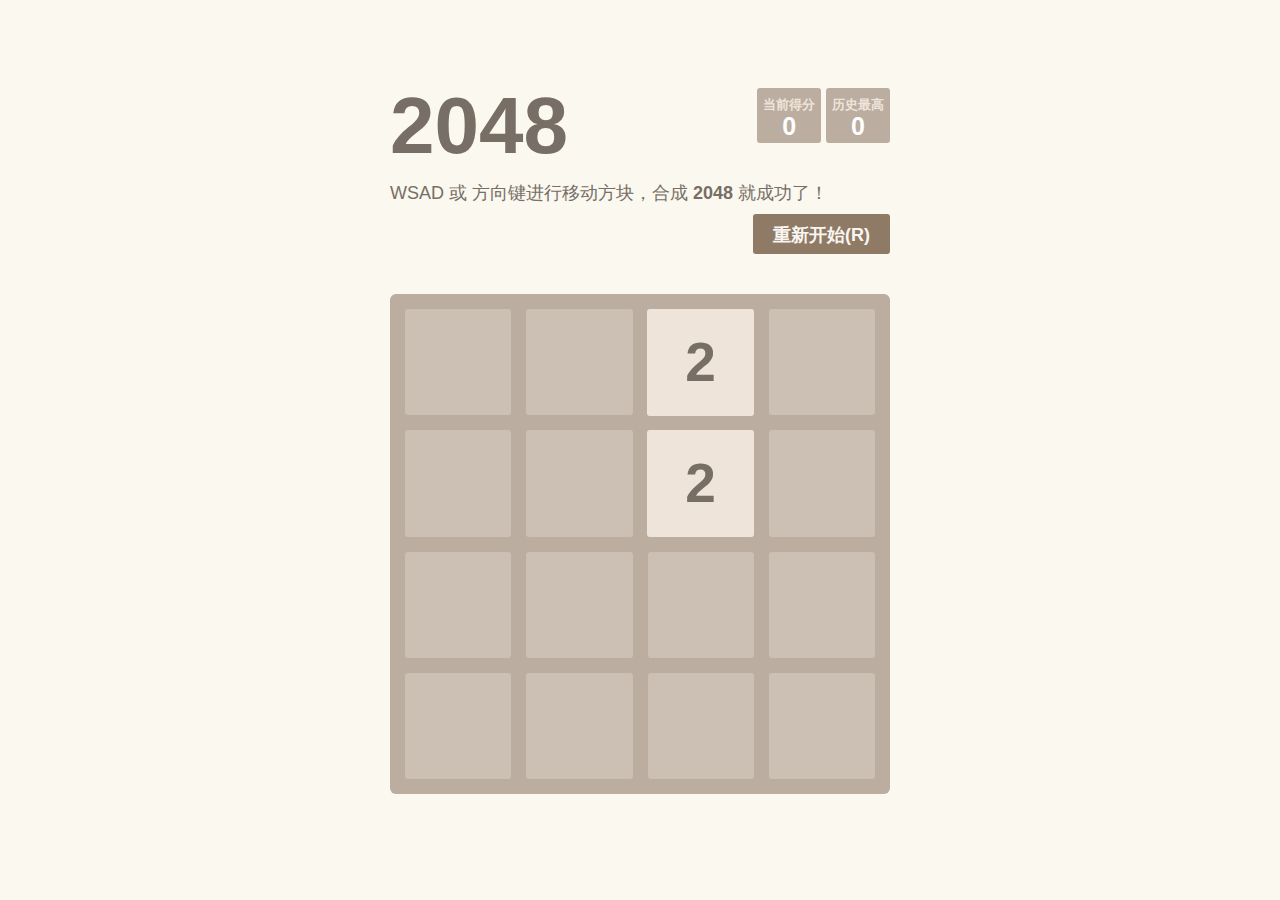
==== index.htm @ f8b41c26 "Add files via upload" ====
<!DOCTYPE html>
<html>
<head>
<meta http-equiv=Content-Type content="text/html;charset=utf8">
<title>2048</title>
<meta name="apple-mobile-web-app-capable" content="yes">
<meta name="apple-mobile-web-app-status-bar-style" content="black">
<meta name="HandheldFriendly" content="True">
<meta name="MobileOptimized" content="320">
<meta name="viewport" content="width=device-width, target-densitydpi=160dpi, initial-scale=1.0, maximum-scale=1, user-scalable=no, minimal-ui">
</head>
<body>
<style>
body,html{margin:0;padding:0;background:#faf8ef;color:#776e65;font-size:18px;font-family:Clear Sans,Helvetica Neue,Arial,sans-serif}
body{margin:5pc 0}
input{display:inline-block;box-sizing:border-box;margin:0;padding:0 20px;height:40px;outline:0;border:none;border-radius:3px;background:#8f7a66;color:#f9f6f2;text-decoration:none;font:inherit;font-weight:700;line-height:42px;cursor:pointer;-webkit-appearance:none;-moz-appearance:none;appearance:none}
input[type=email],input[type=text]{padding:0 15px;background:#fcfbf9;color:#776e65;font-weight:400;cursor:auto}
input[type=email]::-webkit-input-placeholder,input[type=text]::-webkit-input-placeholder{color:#9d948c}
input[type=email]::-moz-placeholder,input[type=text]::-moz-placeholder{color:#9d948c}
input[type=email]:-ms-input-placeholder,input[type=text]:-ms-input-placeholder{color:#9d948c}
.heading:after{clear:both;display:block;content:""}
h1.title{float:left;display:block;margin:0;font-weight:700;font-size:5pc}
@-webkit-keyframes move-up{0%{top:25px;opacity:1}
to{top:-50px;opacity:0}
}
@keyframes move-up{0%{top:25px;opacity:1}
to{top:-50px;opacity:0}
}
.scores-container{float:right;text-align:right}
.best-container,.score-container{position:relative;display:inline-block;margin-top:8px;padding:15px 25px;height:25px;border-radius:3px;background:#bbada0;color:#fff;text-align:center;font-weight:700;font-size:25px;line-height:47px}
.best-container:after,.score-container:after{position:absolute;top:10px;left:0;width:100%;color:#eee4da;text-align:center;text-transform:uppercase;font-size:13px;line-height:13px}
.best-container .score-addition,.score-container .score-addition{position:absolute;right:30px;z-index:100;color:red;color:hsla(30,8%,43%,.9);font-weight:700;font-size:25px;line-height:25px;-webkit-animation:move-up .6s ease-in;animation:move-up .6s ease-in;-webkit-animation-fill-mode:both;animation-fill-mode:both}
.score-container:after{content:"当前得分"}
.best-container:after{content:"历史最高"}
p{margin-top:0;margin-bottom:10px;line-height:1.65}
a{color:#776e65;text-decoration:underline;font-weight:700;cursor:pointer}
strong.important{text-transform:uppercase}
hr{margin-top:20px;margin-bottom:30px;border:none;border-bottom:1px solid #d8d4d0}
.container{margin:0 auto;width:500px}
@-webkit-keyframes fade-in{0%{opacity:0}
to{opacity:1}
}
@keyframes fade-in{0%{opacity:0}
to{opacity:1}
}
@-webkit-keyframes slide-up{0%{margin-top:32%}
to{margin-top:20%}
}
@keyframes slide-up{0%{margin-top:32%}
to{margin-top:20%}
}
.game-container{position:relative;box-sizing:border-box;margin-top:40px;padding:15px;width:500px;height:500px;border-radius:6px;background:#bbada0;cursor:default;-webkit-touch-callout:none;-ms-touch-callout:none;-webkit-user-select:none;-moz-user-select:none;-ms-user-select:none;-ms-touch-action:none;touch-action:none}
.game-message{position:absolute;top:0;right:0;bottom:0;left:0;z-index:100;display:none;padding-top:40px;background:hsla(30,37%,89%,.73);text-align:center;-webkit-animation:fade-in .8s ease 1.2s;animation:fade-in .8s ease 1.2s;-webkit-animation-fill-mode:both;animation-fill-mode:both}
.game-message p{margin-top:222px;height:60px;font-weight:700;font-size:60px;line-height:60px}
.game-message .lower{display:block;margin-top:29px}
.game-message .mailing-list{margin-top:52px}
.game-message .mailing-list strong{display:block;margin-bottom:10px}
.game-message .mailing-list .mailing-list-email-field{margin-right:5px;width:230px}
.game-message a{display:inline-block;margin-left:9px;padding:0 20px;height:40px;border-radius:3px;background:#8f7a66;color:#f9f6f2;text-decoration:none;line-height:42px;cursor:pointer}
.game-message a.keep-playing-button{display:none}
.game-message .score-sharing{display:inline-block;margin-left:10px;vertical-align:middle}
.game-message.game-won{background:rgba(237,194,46,.5);color:#f9f6f2}
.game-message.game-won a.keep-playing-button{display:inline-block}
.game-message.game-over,.game-message.game-won{display:block}
.game-message.game-over p,.game-message.game-won p{-webkit-animation:slide-up 1.5s ease-in-out 2.5s;animation:slide-up 1.5s ease-in-out 2.5s;-webkit-animation-fill-mode:both;animation-fill-mode:both}
.game-message.game-over .mailing-list,.game-message.game-won .mailing-list{-webkit-animation:fade-in 1.5s ease-in-out 2.5s;animation:fade-in 1.5s ease-in-out 2.5s;-webkit-animation-fill-mode:both;animation-fill-mode:both}
.grid-container{position:absolute;z-index:1}
.grid-row{margin-bottom:15px}
.grid-row:last-child{margin-bottom:0}
.grid-row:after{clear:both;display:block;content:""}
.grid-cell{float:left;margin-right:15px;width:106.25px;height:106.25px;border-radius:3px;background:hsla(30,37%,89%,.35)}
.grid-cell:last-child{margin-right:0}
.tile-container{position:absolute;z-index:2}
.tile,.tile .tile-inner{width:107px;height:107px;line-height:107px}
.tile.tile-position-1-1{-webkit-transform:translate(0,0);transform:translate(0,0);-ms-transform:translate(0,0)}
.tile.tile-position-1-2{-webkit-transform:translate(0,121px);transform:translate(0,121px);-ms-transform:translate(0,121px)}
.tile.tile-position-1-3{-webkit-transform:translate(0,242px);transform:translate(0,242px);-ms-transform:translate(0,242px)}
.tile.tile-position-1-4{-webkit-transform:translate(0,363px);transform:translate(0,363px);-ms-transform:translate(0,363px)}
.tile.tile-position-2-1{-webkit-transform:translate(121px,0);transform:translate(121px,0);-ms-transform:translate(121px,0)}
.tile.tile-position-2-2{-webkit-transform:translate(121px,121px);transform:translate(121px,121px);-ms-transform:translate(121px,121px)}
.tile.tile-position-2-3{-webkit-transform:translate(121px,242px);transform:translate(121px,242px);-ms-transform:translate(121px,242px)}
.tile.tile-position-2-4{-webkit-transform:translate(121px,363px);transform:translate(121px,363px);-ms-transform:translate(121px,363px)}
.tile.tile-position-3-1{-webkit-transform:translate(242px,0);transform:translate(242px,0);-ms-transform:translate(242px,0)}
.tile.tile-position-3-2{-webkit-transform:translate(242px,121px);transform:translate(242px,121px);-ms-transform:translate(242px,121px)}
.tile.tile-position-3-3{-webkit-transform:translate(242px,242px);transform:translate(242px,242px);-ms-transform:translate(242px,242px)}
.tile.tile-position-3-4{-webkit-transform:translate(242px,363px);transform:translate(242px,363px);-ms-transform:translate(242px,363px)}
.tile.tile-position-4-1{-webkit-transform:translate(363px,0);transform:translate(363px,0);-ms-transform:translate(363px,0)}
.tile.tile-position-4-2{-webkit-transform:translate(363px,121px);transform:translate(363px,121px);-ms-transform:translate(363px,121px)}
.tile.tile-position-4-3{-webkit-transform:translate(363px,242px);transform:translate(363px,242px);-ms-transform:translate(363px,242px)}
.tile.tile-position-4-4{-webkit-transform:translate(363px,363px);transform:translate(363px,363px);-ms-transform:translate(363px,363px)}
.tile{position:absolute;-webkit-transition:.1s ease-in-out;transition:.1s ease-in-out;-webkit-transition-property:-webkit-transform;transition-property:transform}
.tile .tile-inner{z-index:10;border-radius:3px;text-align:center;font-weight:700;font-size:55px}
.tile .tile-inner,.tile.tile-2 .tile-inner{background:#eee4da}
.tile.tile-2 .tile-inner,.tile.tile-4 .tile-inner{box-shadow:0 0 30px 10px hsla(47,84%,70%,0),inset 0 0 0 1px hsla(0,0%,100%,0)}
.tile.tile-4 .tile-inner{background:#ede0c8}
.tile.tile-8 .tile-inner{background:#f2b179;color:#f9f6f2}
.tile.tile-16 .tile-inner{background:#f59563;color:#f9f6f2}
.tile.tile-32 .tile-inner{background:#f67c5f;color:#f9f6f2}
.tile.tile-64 .tile-inner{background:#f65e3b;color:#f9f6f2}
.tile.tile-128 .tile-inner{background:#edcf72;box-shadow:0 0 30px 10px hsla(47,84%,70%,.2381),inset 0 0 0 1px hsla(0,0%,100%,.14286);color:#f9f6f2;font-size:45px}
@media screen and (max-width:520px){.tile.tile-128 .tile-inner{font-size:25px}
}
.tile.tile-256 .tile-inner{background:#edcc61;box-shadow:0 0 30px 10px hsla(47,84%,70%,.31746),inset 0 0 0 1px hsla(0,0%,100%,.19048);color:#f9f6f2;font-size:45px}
@media screen and (max-width:520px){.tile.tile-256 .tile-inner{font-size:25px}
}
.tile.tile-512 .tile-inner{background:#edc850;box-shadow:0 0 30px 10px hsla(47,84%,70%,.39683),inset 0 0 0 1px hsla(0,0%,100%,.2381);color:#f9f6f2;font-size:45px}
@media screen and (max-width:520px){.tile.tile-512 .tile-inner{font-size:25px}
}
.tile.tile-1024 .tile-inner{background:#edc53f;box-shadow:0 0 30px 10px hsla(47,84%,70%,.47619),inset 0 0 0 1px hsla(0,0%,100%,.28571);color:#f9f6f2;font-size:35px}
@media screen and (max-width:520px){.tile.tile-1024 .tile-inner{font-size:15px}
}
.tile.tile-2048 .tile-inner{background:#edc22e;box-shadow:0 0 30px 10px hsla(47,84%,70%,.55556),inset 0 0 0 1px hsla(0,0%,100%,.33333);color:#f9f6f2;font-size:35px}
@media screen and (max-width:520px){.tile.tile-2048 .tile-inner{font-size:15px}
}
.tile.tile-super .tile-inner{background:#3c3a32;color:#f9f6f2;font-size:30px}
@media screen and (max-width:520px){.tile.tile-super .tile-inner{font-size:10px}
}
@-webkit-keyframes appear{0%{opacity:0;-webkit-transform:scale(0);transform:scale(0);-ms-transform:scale(0)}
to{opacity:1;-webkit-transform:scale(1);transform:scale(1);-ms-transform:scale(1)}
}
@keyframes appear{0%{opacity:0;-webkit-transform:scale(0);transform:scale(0);-ms-transform:scale(0)}
to{opacity:1;-webkit-transform:scale(1);transform:scale(1);-ms-transform:scale(1)}
}
.tile-new .tile-inner{-webkit-animation:appear .2s ease .1s;animation:appear .2s ease .1s;-webkit-animation-fill-mode:backwards;animation-fill-mode:backwards}
@-webkit-keyframes pop{0%{-webkit-transform:scale(0);transform:scale(0);-ms-transform:scale(0)}
50%{-webkit-transform:scale(1.2);transform:scale(1.2);-ms-transform:scale(1.2)}
to{-webkit-transform:scale(1);transform:scale(1);-ms-transform:scale(1)}
}
@keyframes pop{0%{-webkit-transform:scale(0);transform:scale(0);-ms-transform:scale(0)}
50%{-webkit-transform:scale(1.2);transform:scale(1.2);-ms-transform:scale(1.2)}
to{-webkit-transform:scale(1);transform:scale(1);-ms-transform:scale(1)}
}
.tile-merged .tile-inner{z-index:20;-webkit-animation:pop .2s ease .1s;animation:pop .2s ease .1s;-webkit-animation-fill-mode:backwards;animation-fill-mode:backwards}
.above-game:after{clear:both;display:block;content:""}
.game-intro{float:left;margin-bottom:0;line-height:42px}
.restart-button{float:right;padding:0 20px}
.copyright-button,.restart-button{display:inline-block;display:block;height:40px;border-radius:3px;background:#8f7a66;color:#f9f6f2;text-align:center;text-decoration:none;line-height:42px;cursor:pointer}
.copyright-button{margin-top:35px;width:100%}
.game-explanation{margin-top:50px}
.sharing{margin-top:20px;text-align:center}
.sharing>form,.sharing>iframe,.sharing>span{display:inline-block;vertical-align:middle}
@media screen and (max-width:520px){body,html{font-size:15px}
body{margin-top:0;padding:20px}
h1.title{margin-top:15px;font-size:27px}
.container{margin:0 auto;width:280px}
.best-container,.score-container{margin-top:0;padding:15px 10px;min-width:40px}
.heading{margin-bottom:10px}
.game-intro{width:55%;line-height:1.65}
.game-intro,.restart-button{display:block;box-sizing:border-box}
.restart-button{margin-top:2px;padding:0;width:42%}
.game-container{position:relative;box-sizing:border-box;margin-top:17px;padding:10px;width:280px;height:280px;border-radius:6px;background:#bbada0;cursor:default;-webkit-touch-callout:none;-ms-touch-callout:none;-webkit-user-select:none;-moz-user-select:none;-ms-user-select:none;-ms-touch-action:none;touch-action:none}
.game-message{position:absolute;top:0;right:0;bottom:0;left:0;z-index:100;display:none;padding-top:40px;background:hsla(30,37%,89%,.73);text-align:center;-webkit-animation:fade-in .8s ease 1.2s;animation:fade-in .8s ease 1.2s;-webkit-animation-fill-mode:both;animation-fill-mode:both}
.game-message p{margin-top:222px;height:60px;font-weight:700;font-size:60px;line-height:60px}
.game-message .lower{display:block;margin-top:29px}
.game-message .mailing-list{margin-top:52px}
.game-message .mailing-list strong{display:block;margin-bottom:10px}
.game-message .mailing-list .mailing-list-email-field{margin-right:5px;width:230px}
.game-message a{display:inline-block;margin-left:9px;padding:0 20px;height:40px;border-radius:3px;background:#8f7a66;color:#f9f6f2;text-decoration:none;line-height:42px;cursor:pointer}
.game-message a.keep-playing-button{display:none}
.game-message .score-sharing{display:inline-block;margin-left:10px;vertical-align:middle}
.game-message.game-won{background:rgba(237,194,46,.5);color:#f9f6f2}
.game-message.game-won a.keep-playing-button{display:inline-block}
.game-message.game-over,.game-message.game-won{display:block}
.game-message.game-over p,.game-message.game-won p{-webkit-animation:slide-up 1.5s ease-in-out 2.5s;animation:slide-up 1.5s ease-in-out 2.5s;-webkit-animation-fill-mode:both;animation-fill-mode:both}
.game-message.game-over .mailing-list,.game-message.game-won .mailing-list{-webkit-animation:fade-in 1.5s ease-in-out 2.5s;animation:fade-in 1.5s ease-in-out 2.5s;-webkit-animation-fill-mode:both;animation-fill-mode:both}
.grid-container{position:absolute;z-index:1}
.grid-row{margin-bottom:10px}
.grid-row:last-child{margin-bottom:0}
.grid-row:after{clear:both;display:block;content:""}
.grid-cell{float:left;margin-right:10px;width:57.5px;height:57.5px;border-radius:3px;background:hsla(30,37%,89%,.35)}
.grid-cell:last-child{margin-right:0}
.tile-container{position:absolute;z-index:2}
.tile,.tile .tile-inner{width:58px;height:58px;line-height:58px}
.tile.tile-position-1-1{-webkit-transform:translate(0,0);transform:translate(0,0);-ms-transform:translate(0,0)}
.tile.tile-position-1-2{-webkit-transform:translate(0,67px);transform:translate(0,67px);-ms-transform:translate(0,67px)}
.tile.tile-position-1-3{-webkit-transform:translate(0,135px);transform:translate(0,135px);-ms-transform:translate(0,135px)}
.tile.tile-position-1-4{-webkit-transform:translate(0,202px);transform:translate(0,202px);-ms-transform:translate(0,202px)}
.tile.tile-position-2-1{-webkit-transform:translate(67px,0);transform:translate(67px,0);-ms-transform:translate(67px,0)}
.tile.tile-position-2-2{-webkit-transform:translate(67px,67px);transform:translate(67px,67px);-ms-transform:translate(67px,67px)}
.tile.tile-position-2-3{-webkit-transform:translate(67px,135px);transform:translate(67px,135px);-ms-transform:translate(67px,135px)}
.tile.tile-position-2-4{-webkit-transform:translate(67px,202px);transform:translate(67px,202px);-ms-transform:translate(67px,202px)}
.tile.tile-position-3-1{-webkit-transform:translate(135px,0);transform:translate(135px,0);-ms-transform:translate(135px,0)}
.tile.tile-position-3-2{-webkit-transform:translate(135px,67px);transform:translate(135px,67px);-ms-transform:translate(135px,67px)}
.tile.tile-position-3-3{-webkit-transform:translate(135px,135px);transform:translate(135px,135px);-ms-transform:translate(135px,135px)}
.tile.tile-position-3-4{-webkit-transform:translate(135px,202px);transform:translate(135px,202px);-ms-transform:translate(135px,202px)}
.tile.tile-position-4-1{-webkit-transform:translate(202px,0);transform:translate(202px,0);-ms-transform:translate(202px,0)}
.tile.tile-position-4-2{-webkit-transform:translate(202px,67px);transform:translate(202px,67px);-ms-transform:translate(202px,67px)}
.tile.tile-position-4-3{-webkit-transform:translate(202px,135px);transform:translate(202px,135px);-ms-transform:translate(202px,135px)}
.tile.tile-position-4-4{-webkit-transform:translate(202px,202px);transform:translate(202px,202px);-ms-transform:translate(202px,202px)}
.tile .tile-inner{font-size:35px}
.game-message{padding-top:0}
.game-message p{margin-top:32%!important;margin-bottom:0!important;height:30px!important;font-size:30px!important;line-height:30px!important}
.game-message .lower{margin-top:10px!important}
.game-message.game-won .score-sharing{margin-top:10px}
.game-message.game-over .mailing-list{margin-top:25px}
.game-message .mailing-list{margin-top:10px}
.game-message .mailing-list .mailing-list-email-field{width:180px}
.sharing>form,.sharing>iframe,.sharing>span{display:block;margin:0 auto;margin-bottom:20px}
}
.pp-donate button{display:inline-block;padding:0 20px;height:40px;border:none;border-radius:3px;background:#8f7a66;color:inherit;color:#f9f6f2;text-decoration:none;font:inherit;line-height:42px;cursor:pointer;-webkit-appearance:none;-moz-appearance:none;appearance:none}
.pp-donate button img{margin-right:8px;vertical-align:-4px}
.btc-donate{position:relative;display:inline-block;margin-left:10px;padding:0 20px;height:40px;border-radius:3px;background:#8f7a66;color:#f9f6f2;text-decoration:none;line-height:42px;cursor:pointer}
.btc-donate img{margin-right:8px;vertical-align:-4px}
.btc-donate a{color:#f9f6f2;text-decoration:none;font-weight:400}
.btc-donate .address{position:absolute;top:-30px;right:50%;margin-right:-170px;padding-bottom:7px;width:340px;opacity:0;cursor:auto;-webkit-transition:.4s ease;transition:.4s ease;-webkit-transition-property:top,opacity;transition-property:top,opacity;pointer-events:none}
.btc-donate .address:after{position:absolute;bottom:0;left:50%;margin-left:-7px;border-top:10px solid #bbada0;border-right:7px solid transparent;border-left:7px solid transparent;content:""}
.btc-donate .address code{padding:10px 15px;width:100%;border-radius:3px;background-color:#bbada0;text-align:center;font-weight:400;font-size:15px;font-family:Consolas,Liberation Mono,Courier,monospace;line-height:1}
.btc-donate .address:hover .address,.btc-donate:hover .address{top:-45px;opacity:1;pointer-events:auto}
@media screen and (max-width:520px){.btc-donate{width:90pt}
.btc-donate .address{margin-right:-150px;width:300px}
.btc-donate .address code{font-size:13px}
.btc-donate .address:after{bottom:2px;left:50%}
}
@-webkit-keyframes pop-in-big{0%{margin-top:-56px;opacity:0;-webkit-transform:scale(0) translateZ(0);transform:scale(0) translateZ(0)}
to{margin-top:30px;opacity:1;-webkit-transform:scale(1) translateZ(0);transform:scale(1) translateZ(0)}
}
@keyframes pop-in-big{0%{margin-top:-56px;opacity:0;-webkit-transform:scale(0) translateZ(0);transform:scale(0) translateZ(0)}
to{margin-top:30px;opacity:1;-webkit-transform:scale(1) translateZ(0);transform:scale(1) translateZ(0)}
}
@-webkit-keyframes pop-in-small{0%{margin-top:-76px;opacity:0;-webkit-transform:scale(0) translateZ(0);transform:scale(0) translateZ(0)}
to{margin-top:10px;opacity:1;-webkit-transform:scale(1) translateZ(0);transform:scale(1) translateZ(0)}
}
@keyframes pop-in-small{0%{margin-top:-76px;opacity:0;-webkit-transform:scale(0) translateZ(0);transform:scale(0) translateZ(0)}
to{margin-top:10px;opacity:1;-webkit-transform:scale(1) translateZ(0);transform:scale(1) translateZ(0)}
}
.app-notice{position:relative;box-sizing:border-box;margin-top:30px;padding:18px;height:56px;border-radius:3px;background:#edc53f;color:#fff;-webkit-animation:pop-in-big .7s ease 2s both;animation:pop-in-big .7s ease 2s both}
.app-notice:after{clear:both;display:block;content:""}
.app-notice .notice-close-button{float:right;margin-left:10px;font-weight:700;opacity:.7;cursor:pointer}
.app-notice p{margin-bottom:0}
.app-notice,.app-notice p{line-height:20px}
.app-notice a{color:#fff}
@media screen and (max-width:520px){.app-notice{margin-top:10px;height:76px;-webkit-animation:pop-in-small .7s ease 2s both;animation:pop-in-small .7s ease 2s both}
}
.links{margin-top:20px;text-align:center}
.privacy{word-wrap:break-word}
</style>
<div class="container">
	<div class="heading">
	<h1 class="title">2048</h1>
	<div class="scores-container">
		<div class="score-container">0</div>
		<div class="best-container">0</div>
	</div>
	</div>
	<div class="above-game">
	<p class="game-intro">WSAD 或 方向键进行移动方块，合成 <strong>2048</strong> 就成功了！</p>
	<a class="restart-button">重新开始(R)</a>
	</div>
	<div class="game-container">
	<div class="game-message">
		<p></p>
		<div class="lower">
		<a class="keep-playing-button">继续</a>
		<a class="retry-button">再来一次</a>
		</div>
	</div>

	<div class="grid-container">
		<div class="grid-row">
		<div class="grid-cell"></div>
		<div class="grid-cell"></div>
		<div class="grid-cell"></div>
		<div class="grid-cell"></div>
		</div>
		<div class="grid-row">
		<div class="grid-cell"></div>
		<div class="grid-cell"></div>
		<div class="grid-cell"></div>
		<div class="grid-cell"></div>
		</div>
		<div class="grid-row">
		<div class="grid-cell"></div>
		<div class="grid-cell"></div>
		<div class="grid-cell"></div>
		<div class="grid-cell"></div>
		</div>
		<div class="grid-row">
		<div class="grid-cell"></div>
		<div class="grid-cell"></div>
		<div class="grid-cell"></div>
		<div class="grid-cell"></div>
		</div>
	</div>
	<div class="tile-container">
	</div>
	</div>
</div>
<script>
	(function () {
		var lastTime = 0;
		var vendors = ['webkit', 'moz'];
		for (var x = 0; x < vendors.length && !window.requestAnimationFrame; ++x) {
			window.requestAnimationFrame = window[vendors[x] + 'RequestAnimationFrame'];
			window.cancelAnimationFrame = window[vendors[x] + 'CancelAnimationFrame'] || window[vendors[x] + 'CancelRequestAnimationFrame'];
		}

		if (!window.requestAnimationFrame) {
			window.requestAnimationFrame = function (callback) {
			var currTime = new Date().getTime();
			var timeToCall = Math.max(0, 16 - (currTime - lastTime));
			var id = window.setTimeout(function () {
				callback(currTime + timeToCall);
				},
				timeToCall);
			lastTime = currTime + timeToCall;
			return id;
			};
		}

		if (!window.cancelAnimationFrame) {
			window.cancelAnimationFrame = function (id) {
			clearTimeout(id);
			};
		}
	}());

	// Wait till the browser is ready to render the game (avoids glitches)
	window.requestAnimationFrame(function () {
		new GameManager(4, KeyboardInputManager, HTMLActuator, LocalStorageManager);

		// TODO: This code is in need of a refactor (along with the rest)
		var storage = new LocalStorageManager;
		var noticeClose = document.querySelector(".notice-close-button");
		var notice = document.querySelector(".app-notice");
		if (storage.getNoticeClosed()) {
			notice.parentNode.removeChild(notice);
		} else {
			noticeClose.addEventListener("click", function () {
			notice.parentNode.removeChild(notice);
			storage.setNoticeClosed(true);
			ga("send", "event", "notice", "closed");
			});
		}
	});

	Function.prototype.bind = Function.prototype.bind || function (target) {
		var self = this;
		return function (args) {
		if (!(args instanceof Array)) {
			args = [args];
		}
		self.apply(target, args);
		};
	};

	(function () {
	if (typeof window.Element === "undefined" || "classList" in document.documentElement) {
		return;
	}

	var prototype = Array.prototype,
	push = prototype.push,
	splice = prototype.splice,
	join = prototype.join;

	function DOMTokenList(el) {
		this.el = el;
		// The className needs to be trimmed and split on whitespace to retrieve a list of classes.
		var classes = el.className.replace(/^s+|s+$/g, '').split(/s+/);
		for (var i = 0; i < classes.length; i++) {
			push.call(this, classes[i]);
		}
	}

	DOMTokenList.prototype = {
		add: function (token) {
		if (this.contains(token)) return;
		push.call(this, token);
		this.el.className = this.toString();
		},
		contains: function (token) {
		return this.el.className.indexOf(token) != -1;
		},
		item: function (index) {
		return this[index] || null;
		},
		remove: function (token) {
		if (!this.contains(token)) return;
		for (var i = 0; i < this.length; i++) {
			if (this[i] == token) break;
		}
		splice.call(this, i, 1);
		this.el.className = this.toString();
		},
		toString: function () {
		return join.call(this, ' ');
		},
		toggle: function (token) {
		if (!this.contains(token)) {
			this.add(token);
		} else {
			this.remove(token);
		}
		return this.contains(token);
		}
	};

	window.DOMTokenList = DOMTokenList;

	function defineElementGetter(obj, prop, getter) {
		if (Object.defineProperty) {
		Object.defineProperty(obj, prop, {
			get: getter
		});
		} else {
			obj.__defineGetter__(prop, getter);
		}
	}

defineElementGetter(HTMLElement.prototype, 'classList', function () {
		return new DOMTokenList(this);
	});
	})();

	function GameManager(size, InputManager, Actuator, StorageManager) {
		this.size = size; // Size of the grid
		this.inputManager = new InputManager;
		this.storageManager = new StorageManager;
		this.actuator = new Actuator;
		this.startTiles = 2;
		this.inputManager.on("move", this.move.bind(this));
		this.inputManager.on("restart", this.restart.bind(this));
		this.inputManager.on("keepPlaying", this.keepPlaying.bind(this));
		this.setup();
	}

	// Restart the game
	GameManager.prototype.restart = function () {
		this.storageManager.clearGameState();
		this.actuator.continueGame(); // Clear the game won/lost message
		this.setup();
	};

	// Keep playing after winning (allows going over 2048)
	GameManager.prototype.keepPlaying = function () {
		this.keepPlaying = true;
		this.actuator.continueGame(); // Clear the game win/lost message
	};

	// Return true if the game is lost, or has won and the user hasn't kept playing
	GameManager.prototype.isGameTerminated = function () {
		return this.over || (this.won && !this.keepPlaying);
	};

	// Set up the game
	GameManager.prototype.setup = function () {
		var previousState = this.storageManager.getGameState();

		// Reload the game from a previous game if present
		if (previousState) {
			this.grid = new Grid(previousState.grid.size,
			previousState.grid.cells);
			this.score = previousState.score;
			this.over = previousState.over;
			this.won = previousState.won;
			this.keepPlaying = previousState.keepPlaying;
		} else {
			this.grid = new Grid(this.size);
			this.score = 0;
			this.over = false;
			this.won = false;
			this.keepPlaying = false;
			this.addStartTiles();
		}
		this.actuate();
	};

	// Set up the initial tiles to start the game with
	GameManager.prototype.addStartTiles = function () {
		for (var i = 0; i < this.startTiles; i++) {
			this.addRandomTile();
		}
	};

	// Adds a tile in a random position
	GameManager.prototype.addRandomTile = function () {
		if (this.grid.cellsAvailable()) {
			var value = Math.random() < 0.9 ? 2 : 4;
			var tile = new Tile(this.grid.randomAvailableCell(), value);
			this.grid.insertTile(tile);
		}
	};

	// Sends the updated grid to the actuator
	GameManager.prototype.actuate = function () {
		if (this.storageManager.getBestScore() < this.score) {
			this.storageManager.setBestScore(this.score);
		}

		// Clear the state when the game is over (game over only, not win)
		if (this.over) {
			this.storageManager.clearGameState();
		} else {
			this.storageManager.setGameState(this.serialize());
		}

		this.actuator.actuate(this.grid, {
			score: this.score,
			over: this.over,
			won: this.won,
			bestScore: this.storageManager.getBestScore(),
			terminated: this.isGameTerminated()
		});
	};

	// Represent the current game as an object
	GameManager.prototype.serialize = function () {
		return {
			grid: this.grid.serialize(),
			score: this.score,
			over: this.over,
			won: this.won,
			keepPlaying: this.keepPlaying
		};
	};

	// Save all tile positions and remove merger info
	GameManager.prototype.prepareTiles = function () {
		this.grid.eachCell(function (x, y, tile) {
			if (tile) {
			tile.mergedFrom = null;
			tile.savePosition();
			}
		});
	};

	// Move a tile and its representation
	GameManager.prototype.moveTile = function (tile, cell) {
		this.grid.cells[tile.x][tile.y] = null;
		this.grid.cells[cell.x][cell.y] = tile;
		tile.updatePosition(cell);
	};

	// Move tiles on the grid in the specified direction
	GameManager.prototype.move = function (direction) {
		// 0: up, 1: right, 2: down, 3: left
		var self = this;

		if (this.isGameTerminated()) return; // Don't do anything if the game's over

		var cell, tile;
		var vector = this.getVector(direction);
		var traversals = this.buildTraversals(vector);
		var moved = false;

		// Save the current tile positions and remove merger information
		this.prepareTiles();

		// Traverse the grid in the right direction and move tiles
		traversals.x.forEach(function (x) {
			traversals.y.forEach(function (y) {
				cell = { x: x, y: y };
				tile = self.grid.cellContent(cell);

				if (tile) {
					var positions = self.findFarthestPosition(cell, vector);
					var next = self.grid.cellContent(positions.next);

					// Only one merger per row traversal?
					if (next && next.value === tile.value && !next.mergedFrom) {
					var merged = new Tile(positions.next, tile.value * 2);
					merged.mergedFrom = [tile, next];

					self.grid.insertTile(merged);
					self.grid.removeTile(tile);

					// Converge the two tiles' positions
					tile.updatePosition(positions.next);

					// Update the score
					self.score += merged.value;

					// The mighty 2048 tile
					if (merged.value === 2048) self.won = true;
						} else {
					self.moveTile(tile, positions.farthest);
					}

					if (!self.positionsEqual(cell, tile)) {
						moved = true; // The tile moved from its original cell!
					}
				}
			});
		});

		if (moved) {
			this.addRandomTile();
			if (!this.movesAvailable()) {
				this.over = true; // Game over!
			}
			this.actuate();
		}
	};

	// Get the vector representing the chosen direction
	GameManager.prototype.getVector = function (direction) {
		// Vectors representing tile movement
		var map = {
			0: { x: 0, y: -1 }, // Up
			1: { x: 1, y: 0 }, // Right
			2: { x: 0, y: 1 }, // Down
			3: { x: -1, y: 0 } // Left
		};

		return map[direction];
	};

	// Build a list of positions to traverse in the right order
	GameManager.prototype.buildTraversals = function (vector) {
	var traversals = { x: [], y: [] };

	for (var pos = 0; pos < this.size; pos++) {
		traversals.x.push(pos);
		traversals.y.push(pos);
	}

	// Always traverse from the farthest cell in the chosen direction
	if (vector.x === 1) traversals.x = traversals.x.reverse();
	if (vector.y === 1) traversals.y = traversals.y.reverse();
		return traversals;
	};

	GameManager.prototype.findFarthestPosition = function (cell, vector) {
		var previous;

		// Progress towards the vector direction until an obstacle is found
		do {
		previous = cell;
		cell = { x: previous.x + vector.x, y: previous.y + vector.y };
		} while (this.grid.withinBounds(cell) && this.grid.cellAvailable(cell));

		return {
			farthest: previous,
			next: cell // Used to check if a merge is required
		};
	};

	GameManager.prototype.movesAvailable = function () {
		return this.grid.cellsAvailable() || this.tileMatchesAvailable();
	};

	// Check for available matches between tiles (more expensive check)
	GameManager.prototype.tileMatchesAvailable = function () {
		var self = this;
		var tile;
		for (var x = 0; x < this.size; x++) {
			for (var y = 0; y < this.size; y++) {
			tile = this.grid.cellContent({ x: x, y: y });
			if (tile) {
				for (var direction = 0; direction < 4; direction++) {
				var vector = self.getVector(direction);
				var cell = { x: x + vector.x, y: y + vector.y };
				var other = self.grid.cellContent(cell);
				if (other && other.value === tile.value) {
					return true; // These two tiles can be merged
				}
				}
			}
			}
		}
		return false;
	};

	GameManager.prototype.positionsEqual = function (first, second) {
		return first.x === second.x && first.y === second.y;
	};

	function Grid(size, previousState) {
		this.size = size;
		this.cells = previousState ? this.fromState(previousState) : this.empty();
	}

	// Build a grid of the specified size
	Grid.prototype.empty = function () {
		var cells = [];
		for (var x = 0; x < this.size; x++) {
			var row = cells[x] = [];
			for (var y = 0; y < this.size; y++) {
			row.push(null);
			}
		}
		return cells;
	};

	Grid.prototype.fromState = function (state) {
		var cells = [];
		for (var x = 0; x < this.size; x++) {
			var row = cells[x] = [];
			for (var y = 0; y < this.size; y++) {
			var tile = state[x][y];
			row.push(tile ? new Tile(tile.position, tile.value) : null);
			}
		}
		return cells;
	};

	// Find the first available random position
	Grid.prototype.randomAvailableCell = function () {
		var cells = this.availableCells();
		if (cells.length) {
			return cells[Math.floor(Math.random() * cells.length)];
		}
	};

	Grid.prototype.availableCells = function () {
		var cells = [];
		this.eachCell(function (x, y, tile) {
			if (!tile) {
			cells.push({ x: x, y: y });
			}
		});
		return cells;
	};

	// Call callback for every cell
	Grid.prototype.eachCell = function (callback) {
		for (var x = 0; x < this.size; x++) {
			for (var y = 0; y < this.size; y++) {
			callback(x, y, this.cells[x][y]);
			}
		}
	};

	// Check if there are any cells available
	Grid.prototype.cellsAvailable = function () {
		return !!this.availableCells().length;
	};

	// Check if the specified cell is taken
	Grid.prototype.cellAvailable = function (cell) {
		return !this.cellOccupied(cell);
	};

	Grid.prototype.cellOccupied = function (cell) {
		return !!this.cellContent(cell);
	};

	Grid.prototype.cellContent = function (cell) {
		if (this.withinBounds(cell)) {
			return this.cells[cell.x][cell.y];
		} else {
			return null;
		}
	};

	// Inserts a tile at its position
	Grid.prototype.insertTile = function (tile) {
		this.cells[tile.x][tile.y] = tile;
	};

	Grid.prototype.removeTile = function (tile) {
		this.cells[tile.x][tile.y] = null;
	};

	Grid.prototype.withinBounds = function (position) {
		return position.x >= 0 && position.x < this.size &&	position.y >= 0 && position.y < this.size;
	};

	Grid.prototype.serialize = function () {
		var cellState = [];
		for (var x = 0; x < this.size; x++) {
			var row = cellState[x] = [];
			for (var y = 0; y < this.size; y++) {
			row.push(this.cells[x][y] ? this.cells[x][y].serialize() : null);
			}
		}
		return {
			size: this.size,
			cells: cellState
		};
	};

	function HTMLActuator() {
		this.tileContainer = document.querySelector(".tile-container");
		this.scoreContainer = document.querySelector(".score-container");
		this.bestContainer = document.querySelector(".best-container");
		this.messageContainer = document.querySelector(".game-message");
		this.sharingContainer = document.querySelector(".score-sharing");
		this.score = 0;
	}

	HTMLActuator.prototype.actuate = function (grid, metadata) {
		var self = this;

		window.requestAnimationFrame(function () {
			self.clearContainer(self.tileContainer);
			grid.cells.forEach(function (column) {
				column.forEach(function (cell) {
					if (cell) {
						self.addTile(cell);
					}
				});
			});

			self.updateScore(metadata.score);
			self.updateBestScore(metadata.bestScore);

			if (metadata.terminated) {
				if (metadata.over) {
					self.message(false); // You lose
				} else if (metadata.won) {
					self.message(true); // You win
				}
			}
		});
	};

	// Continues the game (both restart and keep playing)
	HTMLActuator.prototype.continueGame = function () {
	if (typeof ga !== "undefined") {
		ga("send", "event", "game", "restart");
	}

	this.clearMessage();
	};

	HTMLActuator.prototype.clearContainer = function (container) {
		while (container.firstChild) {
			container.removeChild(container.firstChild);
		}
	};

	HTMLActuator.prototype.addTile = function (tile) {
	var self = this;
	var wrapper = document.createElement("div");
	var inner = document.createElement("div");
	var position = tile.previousPosition || { x: tile.x, y: tile.y };
	var positionClass = this.positionClass(position);

	// We can't use classlist because it somehow glitches when replacing classes
	var classes = ["tile", "tile-" + tile.value, positionClass];
	if (tile.value > 2048) classes.push("tile-super");
	this.applyClasses(wrapper, classes);
	inner.classList.add("tile-inner");
	inner.textContent = tile.value;
	if (tile.previousPosition) {
		// Make sure that the tile gets rendered in the previous position first
		window.requestAnimationFrame(function () {
			classes[2] = self.positionClass({ x: tile.x, y: tile.y });
			self.applyClasses(wrapper, classes); // Update the position
		});
	} else if (tile.mergedFrom) {
		classes.push("tile-merged");
		this.applyClasses(wrapper, classes);

		// Render the tiles that merged
		tile.mergedFrom.forEach(function (merged) {
		self.addTile(merged);
		});
	} else {
		classes.push("tile-new");
		this.applyClasses(wrapper, classes);
	}

	// Add the inner part of the tile to the wrapper
	wrapper.appendChild(inner);

	// Put the tile on the board
	this.tileContainer.appendChild(wrapper);
	};

	HTMLActuator.prototype.applyClasses = function (element, classes) {
		element.setAttribute("class", classes.join(" "));
	};

	HTMLActuator.prototype.normalizePosition = function (position) {
		return { x: position.x + 1, y: position.y + 1 };
	};

	HTMLActuator.prototype.positionClass = function (position) {
		position = this.normalizePosition(position);
		return "tile-position-" + position.x + "-" + position.y;
	};

	HTMLActuator.prototype.updateScore = function (score) {
		this.clearContainer(this.scoreContainer);
		var difference = score - this.score;
		this.score = score;
		this.scoreContainer.textContent = this.score;
		if (difference > 0) {
			var addition = document.createElement("div");
			addition.classList.add("score-addition");
			addition.textContent = "+" + difference;
			this.scoreContainer.appendChild(addition);
		}
	};

	HTMLActuator.prototype.updateBestScore = function (bestScore) {
		this.bestContainer.textContent = bestScore;
	};

	HTMLActuator.prototype.message = function (won) {
		var type = won ? "game-won" : "game-over";
		var message = won ? "游戏胜利!" : "游戏结束!";
		if (typeof ga !== "undefined") {
			ga("send", "event", "game", "end", type, this.score);
		}

		this.messageContainer.classList.add(type);
		this.messageContainer.getElementsByTagName("p")[0].textContent = message;
		this.clearContainer(this.sharingContainer);
		this.sharingContainer.appendChild(this.scoreTweetButton());
		twttr.widgets.load();
	};

	HTMLActuator.prototype.clearMessage = function () {
		// IE only takes one value to remove at a time.
		this.messageContainer.classList.remove("game-won");
		this.messageContainer.classList.remove("game-over");
	};

	HTMLActuator.prototype.scoreTweetButton = function () {
		var tweet = document.createElement("a");
		tweet.classList.add("twitter-share-button");
		tweet.setAttribute("href", "https://twitter.com/share");
		tweet.setAttribute("data-via", "gabrielecirulli");
		tweet.setAttribute("data-url", "http://git.io/2048");
		tweet.setAttribute("data-counturl", "http://gabrielecirulli.github.io/2048/");
		tweet.textContent = "Tweet";

		var text = "I scored " + this.score + " points at 2048, a game where you join numbers to score high! #2048game";
		tweet.setAttribute("data-text", text);
		return tweet;
	};

	function KeyboardInputManager() {
		this.events = {};

		if (window.navigator.msPointerEnabled) {
				//Internet Explorer 10 style
				this.eventTouchstart = "MSPointerDown";
				this.eventTouchmove = "MSPointerMove";
				this.eventTouchend = "MSPointerUp";
			} else {
				this.eventTouchstart = "touchstart";
				this.eventTouchmove = "touchmove";
				this.eventTouchend = "touchend";
			}
		this.listen();
	}

	KeyboardInputManager.prototype.on = function (event, callback) {
		if (!this.events[event]) {
			this.events[event] = [];
		}
		this.events[event].push(callback);
	};

	KeyboardInputManager.prototype.emit = function (event, data) {
		var callbacks = this.events[event];
		if (callbacks) {
			callbacks.forEach(function (callback) {
				callback(data);
			});
		}
	};

	KeyboardInputManager.prototype.listen = function () {
			var self = this;
			var map = {
				38: 0, // Up
				39: 1, // Right
				40: 2, // Down
				37: 3, // Left
				87: 0, // W
				68: 1, // D
				83: 2, // S
				65: 3 // A
			};

			// Respond to direction keys
			document.addEventListener("keydown", function (event) {
				var modifiers = event.altKey || event.ctrlKey || event.metaKey || event.shiftKey;
				var mapped = map[event.which];

				// Ignore the event if it's happening in a text field
				if (self.targetIsInput(event)) return;
				if (!modifiers) {
				if (mapped !== undefined) {
					event.preventDefault();
					self.emit("move", mapped);
				}
				}

				// R key restarts the game
				if (!modifiers && event.which === 82) {
				self.restart.call(self, event);
				}
		});

		// Respond to button presses
		this.bindButtonPress(".retry-button", this.restart);
		this.bindButtonPress(".restart-button", this.restart);
		this.bindButtonPress(".keep-playing-button", this.keepPlaying);

		// Respond to swipe events
		var touchStartClientX, touchStartClientY;
		var gameContainer = document.getElementsByClassName("game-container")[0];

		gameContainer.addEventListener(this.eventTouchstart, function (event) {
			if ((!window.navigator.msPointerEnabled && event.touches.length > 1) || event.targetTouches.length > 1 || self.targetIsInput(event)) {
				return; // Ignore if touching with more than 1 finger or touching input
			}

			if (window.navigator.msPointerEnabled) {
				touchStartClientX = event.pageX;
				touchStartClientY = event.pageY;
			} else {
				touchStartClientX = event.touches[0].clientX;
				touchStartClientY = event.touches[0].clientY;
			}
			event.preventDefault();
		});
		gameContainer.addEventListener(this.eventTouchmove, function (event) {
			event.preventDefault();
		});

		gameContainer.addEventListener(this.eventTouchend, function (event) {
			if ((!window.navigator.msPointerEnabled && event.touches.length > 0) || event.targetTouches.length > 0 || self.targetIsInput(event)) {
				return; // Ignore if still touching with one or more fingers or input
			}

			var touchEndClientX, touchEndClientY;
			if (window.navigator.msPointerEnabled) {
				touchEndClientX = event.pageX;
				touchEndClientY = event.pageY;
			} else {
				touchEndClientX = event.changedTouches[0].clientX;
				touchEndClientY = event.changedTouches[0].clientY;
			}

			var dx = touchEndClientX - touchStartClientX;
			var absDx = Math.abs(dx);
			var dy = touchEndClientY - touchStartClientY;
			var absDy = Math.abs(dy);
			if (Math.max(absDx, absDy) > 10) {
				// (right : left) : (down : up)
				self.emit("move", absDx > absDy ? (dx > 0 ? 1 : 3) : (dy > 0 ? 2 : 0));
			}
		});
	};

	KeyboardInputManager.prototype.restart = function (event) {
		event.preventDefault();
		this.emit("restart");
	};

	KeyboardInputManager.prototype.keepPlaying = function (event) {
		event.preventDefault();
		this.emit("keepPlaying");
	};

	KeyboardInputManager.prototype.bindButtonPress = function (selector, fn) {
		var button = document.querySelector(selector);
		button.addEventListener("click", fn.bind(this));
		button.addEventListener(this.eventTouchend, fn.bind(this));
	};

	KeyboardInputManager.prototype.targetIsInput = function (event) {
		return event.target.tagName.toLowerCase() === "input";
	};


	window.fakeStorage = {
		_data: {},

		setItem: function (id, val) {
			return this._data[id] = String(val);
		},

		getItem: function (id) {
			return this._data.hasOwnProperty(id) ? this._data[id] : undefined;
		},

		removeItem: function (id) {
			return delete this._data[id];
		},

		clear: function () {
			return this._data = {};
		}
	};

	function LocalStorageManager() {
		this.bestScoreKey = "bestScore";
		this.gameStateKey = "gameState";
		this.noticeClosedKey = "noticeClosed";

		var supported = this.localStorageSupported();
		this.storage = supported ? window.localStorage : window.fakeStorage;
	}

	LocalStorageManager.prototype.localStorageSupported = function () {
		var testKey = "test";
		var storage = window.localStorage;

		try {
			storage.setItem(testKey, "1");
			storage.removeItem(testKey);
			return true;
		} catch (error) {
			return false;
		}
	};

	// Best score getters/setters
	LocalStorageManager.prototype.getBestScore = function () {
		return this.storage.getItem(this.bestScoreKey) || 0;
	};

	LocalStorageManager.prototype.setBestScore = function (score) {
		this.storage.setItem(this.bestScoreKey, score);
	};

	// Game state getters/setters and clearing
	LocalStorageManager.prototype.getGameState = function () {
		var stateJSON = this.storage.getItem(this.gameStateKey);
		return stateJSON ? JSON.parse(stateJSON) : null;
	};

	LocalStorageManager.prototype.setGameState = function (gameState) {
		this.storage.setItem(this.gameStateKey, JSON.stringify(gameState));
	};

	LocalStorageManager.prototype.clearGameState = function () {
		this.storage.removeItem(this.gameStateKey);
	};

	LocalStorageManager.prototype.setNoticeClosed = function (noticeClosed) {
		this.storage.setItem(this.noticeClosedKey, JSON.stringify(noticeClosed));
	};

	LocalStorageManager.prototype.getNoticeClosed = function () {
		return JSON.parse(this.storage.getItem(this.noticeClosedKey) || "false");
	};

	function Tile(position, value) {
		this.x  = position.x;
		this.y  = position.y;
		this.value = value || 2;
		this.previousPosition = null;
		this.mergedFrom = null; // Tracks tiles that merged together
	}

	Tile.prototype.savePosition = function () {
		this.previousPosition = { x: this.x, y: this.y };
	};

	Tile.prototype.updatePosition = function (position) {
		this.x = position.x;
		this.y = position.y;
	};

	Tile.prototype.serialize = function () {
		return {
			position: {
				x: this.x,
				y: this.y
			},
			value: this.value
		};
	};
</script>
</body>
</html>
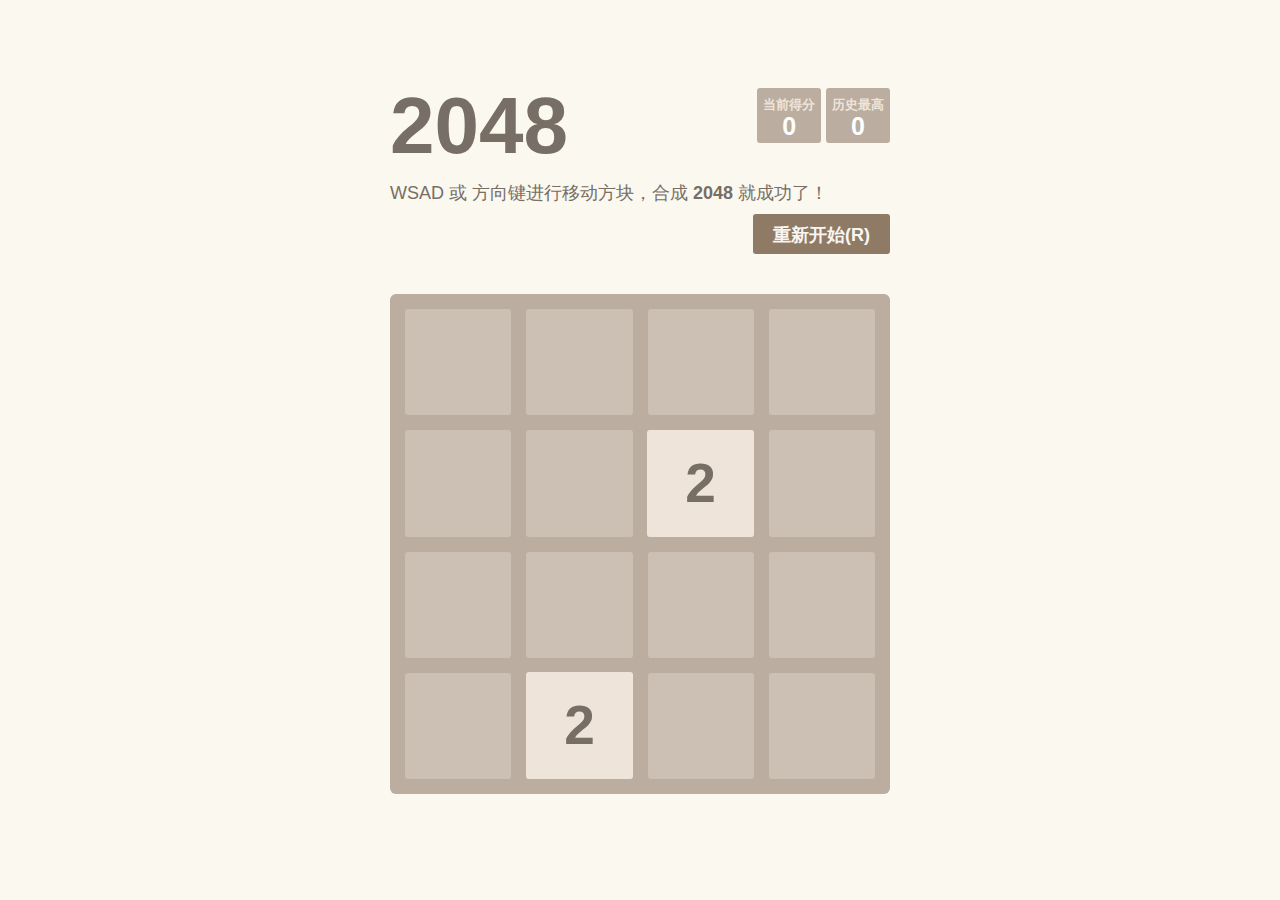
==== commit 1a909de0: "Rename index.php to index.htm" ====
--- a/index.htm
+++ b/index.htm
@@ -1,1165 +1,1165 @@
-<!DOCTYPE html>
-<html>
-<head>
-<meta http-equiv=Content-Type content="text/html;charset=utf8">
-<title>2048</title>
-<meta name="apple-mobile-web-app-capable" content="yes">
-<meta name="apple-mobile-web-app-status-bar-style" content="black">
-<meta name="HandheldFriendly" content="True">
-<meta name="MobileOptimized" content="320">
-<meta name="viewport" content="width=device-width, target-densitydpi=160dpi, initial-scale=1.0, maximum-scale=1, user-scalable=no, minimal-ui">
-</head>
-<body>
-<style>
-body,html{margin:0;padding:0;background:#faf8ef;color:#776e65;font-size:18px;font-family:Clear Sans,Helvetica Neue,Arial,sans-serif}
-body{margin:5pc 0}
-input{display:inline-block;box-sizing:border-box;margin:0;padding:0 20px;height:40px;outline:0;border:none;border-radius:3px;background:#8f7a66;color:#f9f6f2;text-decoration:none;font:inherit;font-weight:700;line-height:42px;cursor:pointer;-webkit-appearance:none;-moz-appearance:none;appearance:none}
-input[type=email],input[type=text]{padding:0 15px;background:#fcfbf9;color:#776e65;font-weight:400;cursor:auto}
-input[type=email]::-webkit-input-placeholder,input[type=text]::-webkit-input-placeholder{color:#9d948c}
-input[type=email]::-moz-placeholder,input[type=text]::-moz-placeholder{color:#9d948c}
-input[type=email]:-ms-input-placeholder,input[type=text]:-ms-input-placeholder{color:#9d948c}
-.heading:after{clear:both;display:block;content:""}
-h1.title{float:left;display:block;margin:0;font-weight:700;font-size:5pc}
-@-webkit-keyframes move-up{0%{top:25px;opacity:1}
-to{top:-50px;opacity:0}
-}
-@keyframes move-up{0%{top:25px;opacity:1}
-to{top:-50px;opacity:0}
-}
-.scores-container{float:right;text-align:right}
-.best-container,.score-container{position:relative;display:inline-block;margin-top:8px;padding:15px 25px;height:25px;border-radius:3px;background:#bbada0;color:#fff;text-align:center;font-weight:700;font-size:25px;line-height:47px}
-.best-container:after,.score-container:after{position:absolute;top:10px;left:0;width:100%;color:#eee4da;text-align:center;text-transform:uppercase;font-size:13px;line-height:13px}
-.best-container .score-addition,.score-container .score-addition{position:absolute;right:30px;z-index:100;color:red;color:hsla(30,8%,43%,.9);font-weight:700;font-size:25px;line-height:25px;-webkit-animation:move-up .6s ease-in;animation:move-up .6s ease-in;-webkit-animation-fill-mode:both;animation-fill-mode:both}
-.score-container:after{content:"当前得分"}
-.best-container:after{content:"历史最高"}
-p{margin-top:0;margin-bottom:10px;line-height:1.65}
-a{color:#776e65;text-decoration:underline;font-weight:700;cursor:pointer}
-strong.important{text-transform:uppercase}
-hr{margin-top:20px;margin-bottom:30px;border:none;border-bottom:1px solid #d8d4d0}
-.container{margin:0 auto;width:500px}
-@-webkit-keyframes fade-in{0%{opacity:0}
-to{opacity:1}
-}
-@keyframes fade-in{0%{opacity:0}
-to{opacity:1}
-}
-@-webkit-keyframes slide-up{0%{margin-top:32%}
-to{margin-top:20%}
-}
-@keyframes slide-up{0%{margin-top:32%}
-to{margin-top:20%}
-}
-.game-container{position:relative;box-sizing:border-box;margin-top:40px;padding:15px;width:500px;height:500px;border-radius:6px;background:#bbada0;cursor:default;-webkit-touch-callout:none;-ms-touch-callout:none;-webkit-user-select:none;-moz-user-select:none;-ms-user-select:none;-ms-touch-action:none;touch-action:none}
-.game-message{position:absolute;top:0;right:0;bottom:0;left:0;z-index:100;display:none;padding-top:40px;background:hsla(30,37%,89%,.73);text-align:center;-webkit-animation:fade-in .8s ease 1.2s;animation:fade-in .8s ease 1.2s;-webkit-animation-fill-mode:both;animation-fill-mode:both}
-.game-message p{margin-top:222px;height:60px;font-weight:700;font-size:60px;line-height:60px}
-.game-message .lower{display:block;margin-top:29px}
-.game-message .mailing-list{margin-top:52px}
-.game-message .mailing-list strong{display:block;margin-bottom:10px}
-.game-message .mailing-list .mailing-list-email-field{margin-right:5px;width:230px}
-.game-message a{display:inline-block;margin-left:9px;padding:0 20px;height:40px;border-radius:3px;background:#8f7a66;color:#f9f6f2;text-decoration:none;line-height:42px;cursor:pointer}
-.game-message a.keep-playing-button{display:none}
-.game-message .score-sharing{display:inline-block;margin-left:10px;vertical-align:middle}
-.game-message.game-won{background:rgba(237,194,46,.5);color:#f9f6f2}
-.game-message.game-won a.keep-playing-button{display:inline-block}
-.game-message.game-over,.game-message.game-won{display:block}
-.game-message.game-over p,.game-message.game-won p{-webkit-animation:slide-up 1.5s ease-in-out 2.5s;animation:slide-up 1.5s ease-in-out 2.5s;-webkit-animation-fill-mode:both;animation-fill-mode:both}
-.game-message.game-over .mailing-list,.game-message.game-won .mailing-list{-webkit-animation:fade-in 1.5s ease-in-out 2.5s;animation:fade-in 1.5s ease-in-out 2.5s;-webkit-animation-fill-mode:both;animation-fill-mode:both}
-.grid-container{position:absolute;z-index:1}
-.grid-row{margin-bottom:15px}
-.grid-row:last-child{margin-bottom:0}
-.grid-row:after{clear:both;display:block;content:""}
-.grid-cell{float:left;margin-right:15px;width:106.25px;height:106.25px;border-radius:3px;background:hsla(30,37%,89%,.35)}
-.grid-cell:last-child{margin-right:0}
-.tile-container{position:absolute;z-index:2}
-.tile,.tile .tile-inner{width:107px;height:107px;line-height:107px}
-.tile.tile-position-1-1{-webkit-transform:translate(0,0);transform:translate(0,0);-ms-transform:translate(0,0)}
-.tile.tile-position-1-2{-webkit-transform:translate(0,121px);transform:translate(0,121px);-ms-transform:translate(0,121px)}
-.tile.tile-position-1-3{-webkit-transform:translate(0,242px);transform:translate(0,242px);-ms-transform:translate(0,242px)}
-.tile.tile-position-1-4{-webkit-transform:translate(0,363px);transform:translate(0,363px);-ms-transform:translate(0,363px)}
-.tile.tile-position-2-1{-webkit-transform:translate(121px,0);transform:translate(121px,0);-ms-transform:translate(121px,0)}
-.tile.tile-position-2-2{-webkit-transform:translate(121px,121px);transform:translate(121px,121px);-ms-transform:translate(121px,121px)}
-.tile.tile-position-2-3{-webkit-transform:translate(121px,242px);transform:translate(121px,242px);-ms-transform:translate(121px,242px)}
-.tile.tile-position-2-4{-webkit-transform:translate(121px,363px);transform:translate(121px,363px);-ms-transform:translate(121px,363px)}
-.tile.tile-position-3-1{-webkit-transform:translate(242px,0);transform:translate(242px,0);-ms-transform:translate(242px,0)}
-.tile.tile-position-3-2{-webkit-transform:translate(242px,121px);transform:translate(242px,121px);-ms-transform:translate(242px,121px)}
-.tile.tile-position-3-3{-webkit-transform:translate(242px,242px);transform:translate(242px,242px);-ms-transform:translate(242px,242px)}
-.tile.tile-position-3-4{-webkit-transform:translate(242px,363px);transform:translate(242px,363px);-ms-transform:translate(242px,363px)}
-.tile.tile-position-4-1{-webkit-transform:translate(363px,0);transform:translate(363px,0);-ms-transform:translate(363px,0)}
-.tile.tile-position-4-2{-webkit-transform:translate(363px,121px);transform:translate(363px,121px);-ms-transform:translate(363px,121px)}
-.tile.tile-position-4-3{-webkit-transform:translate(363px,242px);transform:translate(363px,242px);-ms-transform:translate(363px,242px)}
-.tile.tile-position-4-4{-webkit-transform:translate(363px,363px);transform:translate(363px,363px);-ms-transform:translate(363px,363px)}
-.tile{position:absolute;-webkit-transition:.1s ease-in-out;transition:.1s ease-in-out;-webkit-transition-property:-webkit-transform;transition-property:transform}
-.tile .tile-inner{z-index:10;border-radius:3px;text-align:center;font-weight:700;font-size:55px}
-.tile .tile-inner,.tile.tile-2 .tile-inner{background:#eee4da}
-.tile.tile-2 .tile-inner,.tile.tile-4 .tile-inner{box-shadow:0 0 30px 10px hsla(47,84%,70%,0),inset 0 0 0 1px hsla(0,0%,100%,0)}
-.tile.tile-4 .tile-inner{background:#ede0c8}
-.tile.tile-8 .tile-inner{background:#f2b179;color:#f9f6f2}
-.tile.tile-16 .tile-inner{background:#f59563;color:#f9f6f2}
-.tile.tile-32 .tile-inner{background:#f67c5f;color:#f9f6f2}
-.tile.tile-64 .tile-inner{background:#f65e3b;color:#f9f6f2}
-.tile.tile-128 .tile-inner{background:#edcf72;box-shadow:0 0 30px 10px hsla(47,84%,70%,.2381),inset 0 0 0 1px hsla(0,0%,100%,.14286);color:#f9f6f2;font-size:45px}
-@media screen and (max-width:520px){.tile.tile-128 .tile-inner{font-size:25px}
-}
-.tile.tile-256 .tile-inner{background:#edcc61;box-shadow:0 0 30px 10px hsla(47,84%,70%,.31746),inset 0 0 0 1px hsla(0,0%,100%,.19048);color:#f9f6f2;font-size:45px}
-@media screen and (max-width:520px){.tile.tile-256 .tile-inner{font-size:25px}
-}
-.tile.tile-512 .tile-inner{background:#edc850;box-shadow:0 0 30px 10px hsla(47,84%,70%,.39683),inset 0 0 0 1px hsla(0,0%,100%,.2381);color:#f9f6f2;font-size:45px}
-@media screen and (max-width:520px){.tile.tile-512 .tile-inner{font-size:25px}
-}
-.tile.tile-1024 .tile-inner{background:#edc53f;box-shadow:0 0 30px 10px hsla(47,84%,70%,.47619),inset 0 0 0 1px hsla(0,0%,100%,.28571);color:#f9f6f2;font-size:35px}
-@media screen and (max-width:520px){.tile.tile-1024 .tile-inner{font-size:15px}
-}
-.tile.tile-2048 .tile-inner{background:#edc22e;box-shadow:0 0 30px 10px hsla(47,84%,70%,.55556),inset 0 0 0 1px hsla(0,0%,100%,.33333);color:#f9f6f2;font-size:35px}
-@media screen and (max-width:520px){.tile.tile-2048 .tile-inner{font-size:15px}
-}
-.tile.tile-super .tile-inner{background:#3c3a32;color:#f9f6f2;font-size:30px}
-@media screen and (max-width:520px){.tile.tile-super .tile-inner{font-size:10px}
-}
-@-webkit-keyframes appear{0%{opacity:0;-webkit-transform:scale(0);transform:scale(0);-ms-transform:scale(0)}
-to{opacity:1;-webkit-transform:scale(1);transform:scale(1);-ms-transform:scale(1)}
-}
-@keyframes appear{0%{opacity:0;-webkit-transform:scale(0);transform:scale(0);-ms-transform:scale(0)}
-to{opacity:1;-webkit-transform:scale(1);transform:scale(1);-ms-transform:scale(1)}
-}
-.tile-new .tile-inner{-webkit-animation:appear .2s ease .1s;animation:appear .2s ease .1s;-webkit-animation-fill-mode:backwards;animation-fill-mode:backwards}
-@-webkit-keyframes pop{0%{-webkit-transform:scale(0);transform:scale(0);-ms-transform:scale(0)}
-50%{-webkit-transform:scale(1.2);transform:scale(1.2);-ms-transform:scale(1.2)}
-to{-webkit-transform:scale(1);transform:scale(1);-ms-transform:scale(1)}
-}
-@keyframes pop{0%{-webkit-transform:scale(0);transform:scale(0);-ms-transform:scale(0)}
-50%{-webkit-transform:scale(1.2);transform:scale(1.2);-ms-transform:scale(1.2)}
-to{-webkit-transform:scale(1);transform:scale(1);-ms-transform:scale(1)}
-}
-.tile-merged .tile-inner{z-index:20;-webkit-animation:pop .2s ease .1s;animation:pop .2s ease .1s;-webkit-animation-fill-mode:backwards;animation-fill-mode:backwards}
-.above-game:after{clear:both;display:block;content:""}
-.game-intro{float:left;margin-bottom:0;line-height:42px}
-.restart-button{float:right;padding:0 20px}
-.copyright-button,.restart-button{display:inline-block;display:block;height:40px;border-radius:3px;background:#8f7a66;color:#f9f6f2;text-align:center;text-decoration:none;line-height:42px;cursor:pointer}
-.copyright-button{margin-top:35px;width:100%}
-.game-explanation{margin-top:50px}
-.sharing{margin-top:20px;text-align:center}
-.sharing>form,.sharing>iframe,.sharing>span{display:inline-block;vertical-align:middle}
-@media screen and (max-width:520px){body,html{font-size:15px}
-body{margin-top:0;padding:20px}
-h1.title{margin-top:15px;font-size:27px}
-.container{margin:0 auto;width:280px}
-.best-container,.score-container{margin-top:0;padding:15px 10px;min-width:40px}
-.heading{margin-bottom:10px}
-.game-intro{width:55%;line-height:1.65}
-.game-intro,.restart-button{display:block;box-sizing:border-box}
-.restart-button{margin-top:2px;padding:0;width:42%}
-.game-container{position:relative;box-sizing:border-box;margin-top:17px;padding:10px;width:280px;height:280px;border-radius:6px;background:#bbada0;cursor:default;-webkit-touch-callout:none;-ms-touch-callout:none;-webkit-user-select:none;-moz-user-select:none;-ms-user-select:none;-ms-touch-action:none;touch-action:none}
-.game-message{position:absolute;top:0;right:0;bottom:0;left:0;z-index:100;display:none;padding-top:40px;background:hsla(30,37%,89%,.73);text-align:center;-webkit-animation:fade-in .8s ease 1.2s;animation:fade-in .8s ease 1.2s;-webkit-animation-fill-mode:both;animation-fill-mode:both}
-.game-message p{margin-top:222px;height:60px;font-weight:700;font-size:60px;line-height:60px}
-.game-message .lower{display:block;margin-top:29px}
-.game-message .mailing-list{margin-top:52px}
-.game-message .mailing-list strong{display:block;margin-bottom:10px}
-.game-message .mailing-list .mailing-list-email-field{margin-right:5px;width:230px}
-.game-message a{display:inline-block;margin-left:9px;padding:0 20px;height:40px;border-radius:3px;background:#8f7a66;color:#f9f6f2;text-decoration:none;line-height:42px;cursor:pointer}
-.game-message a.keep-playing-button{display:none}
-.game-message .score-sharing{display:inline-block;margin-left:10px;vertical-align:middle}
-.game-message.game-won{background:rgba(237,194,46,.5);color:#f9f6f2}
-.game-message.game-won a.keep-playing-button{display:inline-block}
-.game-message.game-over,.game-message.game-won{display:block}
-.game-message.game-over p,.game-message.game-won p{-webkit-animation:slide-up 1.5s ease-in-out 2.5s;animation:slide-up 1.5s ease-in-out 2.5s;-webkit-animation-fill-mode:both;animation-fill-mode:both}
-.game-message.game-over .mailing-list,.game-message.game-won .mailing-list{-webkit-animation:fade-in 1.5s ease-in-out 2.5s;animation:fade-in 1.5s ease-in-out 2.5s;-webkit-animation-fill-mode:both;animation-fill-mode:both}
-.grid-container{position:absolute;z-index:1}
-.grid-row{margin-bottom:10px}
-.grid-row:last-child{margin-bottom:0}
-.grid-row:after{clear:both;display:block;content:""}
-.grid-cell{float:left;margin-right:10px;width:57.5px;height:57.5px;border-radius:3px;background:hsla(30,37%,89%,.35)}
-.grid-cell:last-child{margin-right:0}
-.tile-container{position:absolute;z-index:2}
-.tile,.tile .tile-inner{width:58px;height:58px;line-height:58px}
-.tile.tile-position-1-1{-webkit-transform:translate(0,0);transform:translate(0,0);-ms-transform:translate(0,0)}
-.tile.tile-position-1-2{-webkit-transform:translate(0,67px);transform:translate(0,67px);-ms-transform:translate(0,67px)}
-.tile.tile-position-1-3{-webkit-transform:translate(0,135px);transform:translate(0,135px);-ms-transform:translate(0,135px)}
-.tile.tile-position-1-4{-webkit-transform:translate(0,202px);transform:translate(0,202px);-ms-transform:translate(0,202px)}
-.tile.tile-position-2-1{-webkit-transform:translate(67px,0);transform:translate(67px,0);-ms-transform:translate(67px,0)}
-.tile.tile-position-2-2{-webkit-transform:translate(67px,67px);transform:translate(67px,67px);-ms-transform:translate(67px,67px)}
-.tile.tile-position-2-3{-webkit-transform:translate(67px,135px);transform:translate(67px,135px);-ms-transform:translate(67px,135px)}
-.tile.tile-position-2-4{-webkit-transform:translate(67px,202px);transform:translate(67px,202px);-ms-transform:translate(67px,202px)}
-.tile.tile-position-3-1{-webkit-transform:translate(135px,0);transform:translate(135px,0);-ms-transform:translate(135px,0)}
-.tile.tile-position-3-2{-webkit-transform:translate(135px,67px);transform:translate(135px,67px);-ms-transform:translate(135px,67px)}
-.tile.tile-position-3-3{-webkit-transform:translate(135px,135px);transform:translate(135px,135px);-ms-transform:translate(135px,135px)}
-.tile.tile-position-3-4{-webkit-transform:translate(135px,202px);transform:translate(135px,202px);-ms-transform:translate(135px,202px)}
-.tile.tile-position-4-1{-webkit-transform:translate(202px,0);transform:translate(202px,0);-ms-transform:translate(202px,0)}
-.tile.tile-position-4-2{-webkit-transform:translate(202px,67px);transform:translate(202px,67px);-ms-transform:translate(202px,67px)}
-.tile.tile-position-4-3{-webkit-transform:translate(202px,135px);transform:translate(202px,135px);-ms-transform:translate(202px,135px)}
-.tile.tile-position-4-4{-webkit-transform:translate(202px,202px);transform:translate(202px,202px);-ms-transform:translate(202px,202px)}
-.tile .tile-inner{font-size:35px}
-.game-message{padding-top:0}
-.game-message p{margin-top:32%!important;margin-bottom:0!important;height:30px!important;font-size:30px!important;line-height:30px!important}
-.game-message .lower{margin-top:10px!important}
-.game-message.game-won .score-sharing{margin-top:10px}
-.game-message.game-over .mailing-list{margin-top:25px}
-.game-message .mailing-list{margin-top:10px}
-.game-message .mailing-list .mailing-list-email-field{width:180px}
-.sharing>form,.sharing>iframe,.sharing>span{display:block;margin:0 auto;margin-bottom:20px}
-}
-.pp-donate button{display:inline-block;padding:0 20px;height:40px;border:none;border-radius:3px;background:#8f7a66;color:inherit;color:#f9f6f2;text-decoration:none;font:inherit;line-height:42px;cursor:pointer;-webkit-appearance:none;-moz-appearance:none;appearance:none}
-.pp-donate button img{margin-right:8px;vertical-align:-4px}
-.btc-donate{position:relative;display:inline-block;margin-left:10px;padding:0 20px;height:40px;border-radius:3px;background:#8f7a66;color:#f9f6f2;text-decoration:none;line-height:42px;cursor:pointer}
-.btc-donate img{margin-right:8px;vertical-align:-4px}
-.btc-donate a{color:#f9f6f2;text-decoration:none;font-weight:400}
-.btc-donate .address{position:absolute;top:-30px;right:50%;margin-right:-170px;padding-bottom:7px;width:340px;opacity:0;cursor:auto;-webkit-transition:.4s ease;transition:.4s ease;-webkit-transition-property:top,opacity;transition-property:top,opacity;pointer-events:none}
-.btc-donate .address:after{position:absolute;bottom:0;left:50%;margin-left:-7px;border-top:10px solid #bbada0;border-right:7px solid transparent;border-left:7px solid transparent;content:""}
-.btc-donate .address code{padding:10px 15px;width:100%;border-radius:3px;background-color:#bbada0;text-align:center;font-weight:400;font-size:15px;font-family:Consolas,Liberation Mono,Courier,monospace;line-height:1}
-.btc-donate .address:hover .address,.btc-donate:hover .address{top:-45px;opacity:1;pointer-events:auto}
-@media screen and (max-width:520px){.btc-donate{width:90pt}
-.btc-donate .address{margin-right:-150px;width:300px}
-.btc-donate .address code{font-size:13px}
-.btc-donate .address:after{bottom:2px;left:50%}
-}
-@-webkit-keyframes pop-in-big{0%{margin-top:-56px;opacity:0;-webkit-transform:scale(0) translateZ(0);transform:scale(0) translateZ(0)}
-to{margin-top:30px;opacity:1;-webkit-transform:scale(1) translateZ(0);transform:scale(1) translateZ(0)}
-}
-@keyframes pop-in-big{0%{margin-top:-56px;opacity:0;-webkit-transform:scale(0) translateZ(0);transform:scale(0) translateZ(0)}
-to{margin-top:30px;opacity:1;-webkit-transform:scale(1) translateZ(0);transform:scale(1) translateZ(0)}
-}
-@-webkit-keyframes pop-in-small{0%{margin-top:-76px;opacity:0;-webkit-transform:scale(0) translateZ(0);transform:scale(0) translateZ(0)}
-to{margin-top:10px;opacity:1;-webkit-transform:scale(1) translateZ(0);transform:scale(1) translateZ(0)}
-}
-@keyframes pop-in-small{0%{margin-top:-76px;opacity:0;-webkit-transform:scale(0) translateZ(0);transform:scale(0) translateZ(0)}
-to{margin-top:10px;opacity:1;-webkit-transform:scale(1) translateZ(0);transform:scale(1) translateZ(0)}
-}
-.app-notice{position:relative;box-sizing:border-box;margin-top:30px;padding:18px;height:56px;border-radius:3px;background:#edc53f;color:#fff;-webkit-animation:pop-in-big .7s ease 2s both;animation:pop-in-big .7s ease 2s both}
-.app-notice:after{clear:both;display:block;content:""}
-.app-notice .notice-close-button{float:right;margin-left:10px;font-weight:700;opacity:.7;cursor:pointer}
-.app-notice p{margin-bottom:0}
-.app-notice,.app-notice p{line-height:20px}
-.app-notice a{color:#fff}
-@media screen and (max-width:520px){.app-notice{margin-top:10px;height:76px;-webkit-animation:pop-in-small .7s ease 2s both;animation:pop-in-small .7s ease 2s both}
-}
-.links{margin-top:20px;text-align:center}
-.privacy{word-wrap:break-word}
-</style>
-<div class="container">
-	<div class="heading">
-	<h1 class="title">2048</h1>
-	<div class="scores-container">
-		<div class="score-container">0</div>
-		<div class="best-container">0</div>
-	</div>
-	</div>
-	<div class="above-game">
-	<p class="game-intro">WSAD 或 方向键进行移动方块，合成 <strong>2048</strong> 就成功了！</p>
-	<a class="restart-button">重新开始(R)</a>
-	</div>
-	<div class="game-container">
-	<div class="game-message">
-		<p></p>
-		<div class="lower">
-		<a class="keep-playing-button">继续</a>
-		<a class="retry-button">再来一次</a>
-		</div>
-	</div>
-
-	<div class="grid-container">
-		<div class="grid-row">
-		<div class="grid-cell"></div>
-		<div class="grid-cell"></div>
-		<div class="grid-cell"></div>
-		<div class="grid-cell"></div>
-		</div>
-		<div class="grid-row">
-		<div class="grid-cell"></div>
-		<div class="grid-cell"></div>
-		<div class="grid-cell"></div>
-		<div class="grid-cell"></div>
-		</div>
-		<div class="grid-row">
-		<div class="grid-cell"></div>
-		<div class="grid-cell"></div>
-		<div class="grid-cell"></div>
-		<div class="grid-cell"></div>
-		</div>
-		<div class="grid-row">
-		<div class="grid-cell"></div>
-		<div class="grid-cell"></div>
-		<div class="grid-cell"></div>
-		<div class="grid-cell"></div>
-		</div>
-	</div>
-	<div class="tile-container">
-	</div>
-	</div>
-</div>
-<script>
-	(function () {
-		var lastTime = 0;
-		var vendors = ['webkit', 'moz'];
-		for (var x = 0; x < vendors.length && !window.requestAnimationFrame; ++x) {
-			window.requestAnimationFrame = window[vendors[x] + 'RequestAnimationFrame'];
-			window.cancelAnimationFrame = window[vendors[x] + 'CancelAnimationFrame'] || window[vendors[x] + 'CancelRequestAnimationFrame'];
-		}
-
-		if (!window.requestAnimationFrame) {
-			window.requestAnimationFrame = function (callback) {
-			var currTime = new Date().getTime();
-			var timeToCall = Math.max(0, 16 - (currTime - lastTime));
-			var id = window.setTimeout(function () {
-				callback(currTime + timeToCall);
-				},
-				timeToCall);
-			lastTime = currTime + timeToCall;
-			return id;
-			};
-		}
-
-		if (!window.cancelAnimationFrame) {
-			window.cancelAnimationFrame = function (id) {
-			clearTimeout(id);
-			};
-		}
-	}());
-
-	// Wait till the browser is ready to render the game (avoids glitches)
-	window.requestAnimationFrame(function () {
-		new GameManager(4, KeyboardInputManager, HTMLActuator, LocalStorageManager);
-
-		// TODO: This code is in need of a refactor (along with the rest)
-		var storage = new LocalStorageManager;
-		var noticeClose = document.querySelector(".notice-close-button");
-		var notice = document.querySelector(".app-notice");
-		if (storage.getNoticeClosed()) {
-			notice.parentNode.removeChild(notice);
-		} else {
-			noticeClose.addEventListener("click", function () {
-			notice.parentNode.removeChild(notice);
-			storage.setNoticeClosed(true);
-			ga("send", "event", "notice", "closed");
-			});
-		}
-	});
-
-	Function.prototype.bind = Function.prototype.bind || function (target) {
-		var self = this;
-		return function (args) {
-		if (!(args instanceof Array)) {
-			args = [args];
-		}
-		self.apply(target, args);
-		};
-	};
-
-	(function () {
-	if (typeof window.Element === "undefined" || "classList" in document.documentElement) {
-		return;
-	}
-
-	var prototype = Array.prototype,
-	push = prototype.push,
-	splice = prototype.splice,
-	join = prototype.join;
-
-	function DOMTokenList(el) {
-		this.el = el;
-		// The className needs to be trimmed and split on whitespace to retrieve a list of classes.
-		var classes = el.className.replace(/^s+|s+$/g, '').split(/s+/);
-		for (var i = 0; i < classes.length; i++) {
-			push.call(this, classes[i]);
-		}
-	}
-
-	DOMTokenList.prototype = {
-		add: function (token) {
-		if (this.contains(token)) return;
-		push.call(this, token);
-		this.el.className = this.toString();
-		},
-		contains: function (token) {
-		return this.el.className.indexOf(token) != -1;
-		},
-		item: function (index) {
-		return this[index] || null;
-		},
-		remove: function (token) {
-		if (!this.contains(token)) return;
-		for (var i = 0; i < this.length; i++) {
-			if (this[i] == token) break;
-		}
-		splice.call(this, i, 1);
-		this.el.className = this.toString();
-		},
-		toString: function () {
-		return join.call(this, ' ');
-		},
-		toggle: function (token) {
-		if (!this.contains(token)) {
-			this.add(token);
-		} else {
-			this.remove(token);
-		}
-		return this.contains(token);
-		}
-	};
-
-	window.DOMTokenList = DOMTokenList;
-
-	function defineElementGetter(obj, prop, getter) {
-		if (Object.defineProperty) {
-		Object.defineProperty(obj, prop, {
-			get: getter
-		});
-		} else {
-			obj.__defineGetter__(prop, getter);
-		}
-	}
-
-defineElementGetter(HTMLElement.prototype, 'classList', function () {
-		return new DOMTokenList(this);
-	});
-	})();
-
-	function GameManager(size, InputManager, Actuator, StorageManager) {
-		this.size = size; // Size of the grid
-		this.inputManager = new InputManager;
-		this.storageManager = new StorageManager;
-		this.actuator = new Actuator;
-		this.startTiles = 2;
-		this.inputManager.on("move", this.move.bind(this));
-		this.inputManager.on("restart", this.restart.bind(this));
-		this.inputManager.on("keepPlaying", this.keepPlaying.bind(this));
-		this.setup();
-	}
-
-	// Restart the game
-	GameManager.prototype.restart = function () {
-		this.storageManager.clearGameState();
-		this.actuator.continueGame(); // Clear the game won/lost message
-		this.setup();
-	};
-
-	// Keep playing after winning (allows going over 2048)
-	GameManager.prototype.keepPlaying = function () {
-		this.keepPlaying = true;
-		this.actuator.continueGame(); // Clear the game win/lost message
-	};
-
-	// Return true if the game is lost, or has won and the user hasn't kept playing
-	GameManager.prototype.isGameTerminated = function () {
-		return this.over || (this.won && !this.keepPlaying);
-	};
-
-	// Set up the game
-	GameManager.prototype.setup = function () {
-		var previousState = this.storageManager.getGameState();
-
-		// Reload the game from a previous game if present
-		if (previousState) {
-			this.grid = new Grid(previousState.grid.size,
-			previousState.grid.cells);
-			this.score = previousState.score;
-			this.over = previousState.over;
-			this.won = previousState.won;
-			this.keepPlaying = previousState.keepPlaying;
-		} else {
-			this.grid = new Grid(this.size);
-			this.score = 0;
-			this.over = false;
-			this.won = false;
-			this.keepPlaying = false;
-			this.addStartTiles();
-		}
-		this.actuate();
-	};
-
-	// Set up the initial tiles to start the game with
-	GameManager.prototype.addStartTiles = function () {
-		for (var i = 0; i < this.startTiles; i++) {
-			this.addRandomTile();
-		}
-	};
-
-	// Adds a tile in a random position
-	GameManager.prototype.addRandomTile = function () {
-		if (this.grid.cellsAvailable()) {
-			var value = Math.random() < 0.9 ? 2 : 4;
-			var tile = new Tile(this.grid.randomAvailableCell(), value);
-			this.grid.insertTile(tile);
-		}
-	};
-
-	// Sends the updated grid to the actuator
-	GameManager.prototype.actuate = function () {
-		if (this.storageManager.getBestScore() < this.score) {
-			this.storageManager.setBestScore(this.score);
-		}
-
-		// Clear the state when the game is over (game over only, not win)
-		if (this.over) {
-			this.storageManager.clearGameState();
-		} else {
-			this.storageManager.setGameState(this.serialize());
-		}
-
-		this.actuator.actuate(this.grid, {
-			score: this.score,
-			over: this.over,
-			won: this.won,
-			bestScore: this.storageManager.getBestScore(),
-			terminated: this.isGameTerminated()
-		});
-	};
-
-	// Represent the current game as an object
-	GameManager.prototype.serialize = function () {
-		return {
-			grid: this.grid.serialize(),
-			score: this.score,
-			over: this.over,
-			won: this.won,
-			keepPlaying: this.keepPlaying
-		};
-	};
-
-	// Save all tile positions and remove merger info
-	GameManager.prototype.prepareTiles = function () {
-		this.grid.eachCell(function (x, y, tile) {
-			if (tile) {
-			tile.mergedFrom = null;
-			tile.savePosition();
-			}
-		});
-	};
-
-	// Move a tile and its representation
-	GameManager.prototype.moveTile = function (tile, cell) {
-		this.grid.cells[tile.x][tile.y] = null;
-		this.grid.cells[cell.x][cell.y] = tile;
-		tile.updatePosition(cell);
-	};
-
-	// Move tiles on the grid in the specified direction
-	GameManager.prototype.move = function (direction) {
-		// 0: up, 1: right, 2: down, 3: left
-		var self = this;
-
-		if (this.isGameTerminated()) return; // Don't do anything if the game's over
-
-		var cell, tile;
-		var vector = this.getVector(direction);
-		var traversals = this.buildTraversals(vector);
-		var moved = false;
-
-		// Save the current tile positions and remove merger information
-		this.prepareTiles();
-
-		// Traverse the grid in the right direction and move tiles
-		traversals.x.forEach(function (x) {
-			traversals.y.forEach(function (y) {
-				cell = { x: x, y: y };
-				tile = self.grid.cellContent(cell);
-
-				if (tile) {
-					var positions = self.findFarthestPosition(cell, vector);
-					var next = self.grid.cellContent(positions.next);
-
-					// Only one merger per row traversal?
-					if (next && next.value === tile.value && !next.mergedFrom) {
-					var merged = new Tile(positions.next, tile.value * 2);
-					merged.mergedFrom = [tile, next];
-
-					self.grid.insertTile(merged);
-					self.grid.removeTile(tile);
-
-					// Converge the two tiles' positions
-					tile.updatePosition(positions.next);
-
-					// Update the score
-					self.score += merged.value;
-
-					// The mighty 2048 tile
-					if (merged.value === 2048) self.won = true;
-						} else {
-					self.moveTile(tile, positions.farthest);
-					}
-
-					if (!self.positionsEqual(cell, tile)) {
-						moved = true; // The tile moved from its original cell!
-					}
-				}
-			});
-		});
-
-		if (moved) {
-			this.addRandomTile();
-			if (!this.movesAvailable()) {
-				this.over = true; // Game over!
-			}
-			this.actuate();
-		}
-	};
-
-	// Get the vector representing the chosen direction
-	GameManager.prototype.getVector = function (direction) {
-		// Vectors representing tile movement
-		var map = {
-			0: { x: 0, y: -1 }, // Up
-			1: { x: 1, y: 0 }, // Right
-			2: { x: 0, y: 1 }, // Down
-			3: { x: -1, y: 0 } // Left
-		};
-
-		return map[direction];
-	};
-
-	// Build a list of positions to traverse in the right order
-	GameManager.prototype.buildTraversals = function (vector) {
-	var traversals = { x: [], y: [] };
-
-	for (var pos = 0; pos < this.size; pos++) {
-		traversals.x.push(pos);
-		traversals.y.push(pos);
-	}
-
-	// Always traverse from the farthest cell in the chosen direction
-	if (vector.x === 1) traversals.x = traversals.x.reverse();
-	if (vector.y === 1) traversals.y = traversals.y.reverse();
-		return traversals;
-	};
-
-	GameManager.prototype.findFarthestPosition = function (cell, vector) {
-		var previous;
-
-		// Progress towards the vector direction until an obstacle is found
-		do {
-		previous = cell;
-		cell = { x: previous.x + vector.x, y: previous.y + vector.y };
-		} while (this.grid.withinBounds(cell) && this.grid.cellAvailable(cell));
-
-		return {
-			farthest: previous,
-			next: cell // Used to check if a merge is required
-		};
-	};
-
-	GameManager.prototype.movesAvailable = function () {
-		return this.grid.cellsAvailable() || this.tileMatchesAvailable();
-	};
-
-	// Check for available matches between tiles (more expensive check)
-	GameManager.prototype.tileMatchesAvailable = function () {
-		var self = this;
-		var tile;
-		for (var x = 0; x < this.size; x++) {
-			for (var y = 0; y < this.size; y++) {
-			tile = this.grid.cellContent({ x: x, y: y });
-			if (tile) {
-				for (var direction = 0; direction < 4; direction++) {
-				var vector = self.getVector(direction);
-				var cell = { x: x + vector.x, y: y + vector.y };
-				var other = self.grid.cellContent(cell);
-				if (other && other.value === tile.value) {
-					return true; // These two tiles can be merged
-				}
-				}
-			}
-			}
-		}
-		return false;
-	};
-
-	GameManager.prototype.positionsEqual = function (first, second) {
-		return first.x === second.x && first.y === second.y;
-	};
-
-	function Grid(size, previousState) {
-		this.size = size;
-		this.cells = previousState ? this.fromState(previousState) : this.empty();
-	}
-
-	// Build a grid of the specified size
-	Grid.prototype.empty = function () {
-		var cells = [];
-		for (var x = 0; x < this.size; x++) {
-			var row = cells[x] = [];
-			for (var y = 0; y < this.size; y++) {
-			row.push(null);
-			}
-		}
-		return cells;
-	};
-
-	Grid.prototype.fromState = function (state) {
-		var cells = [];
-		for (var x = 0; x < this.size; x++) {
-			var row = cells[x] = [];
-			for (var y = 0; y < this.size; y++) {
-			var tile = state[x][y];
-			row.push(tile ? new Tile(tile.position, tile.value) : null);
-			}
-		}
-		return cells;
-	};
-
-	// Find the first available random position
-	Grid.prototype.randomAvailableCell = function () {
-		var cells = this.availableCells();
-		if (cells.length) {
-			return cells[Math.floor(Math.random() * cells.length)];
-		}
-	};
-
-	Grid.prototype.availableCells = function () {
-		var cells = [];
-		this.eachCell(function (x, y, tile) {
-			if (!tile) {
-			cells.push({ x: x, y: y });
-			}
-		});
-		return cells;
-	};
-
-	// Call callback for every cell
-	Grid.prototype.eachCell = function (callback) {
-		for (var x = 0; x < this.size; x++) {
-			for (var y = 0; y < this.size; y++) {
-			callback(x, y, this.cells[x][y]);
-			}
-		}
-	};
-
-	// Check if there are any cells available
-	Grid.prototype.cellsAvailable = function () {
-		return !!this.availableCells().length;
-	};
-
-	// Check if the specified cell is taken
-	Grid.prototype.cellAvailable = function (cell) {
-		return !this.cellOccupied(cell);
-	};
-
-	Grid.prototype.cellOccupied = function (cell) {
-		return !!this.cellContent(cell);
-	};
-
-	Grid.prototype.cellContent = function (cell) {
-		if (this.withinBounds(cell)) {
-			return this.cells[cell.x][cell.y];
-		} else {
-			return null;
-		}
-	};
-
-	// Inserts a tile at its position
-	Grid.prototype.insertTile = function (tile) {
-		this.cells[tile.x][tile.y] = tile;
-	};
-
-	Grid.prototype.removeTile = function (tile) {
-		this.cells[tile.x][tile.y] = null;
-	};
-
-	Grid.prototype.withinBounds = function (position) {
-		return position.x >= 0 && position.x < this.size &&	position.y >= 0 && position.y < this.size;
-	};
-
-	Grid.prototype.serialize = function () {
-		var cellState = [];
-		for (var x = 0; x < this.size; x++) {
-			var row = cellState[x] = [];
-			for (var y = 0; y < this.size; y++) {
-			row.push(this.cells[x][y] ? this.cells[x][y].serialize() : null);
-			}
-		}
-		return {
-			size: this.size,
-			cells: cellState
-		};
-	};
-
-	function HTMLActuator() {
-		this.tileContainer = document.querySelector(".tile-container");
-		this.scoreContainer = document.querySelector(".score-container");
-		this.bestContainer = document.querySelector(".best-container");
-		this.messageContainer = document.querySelector(".game-message");
-		this.sharingContainer = document.querySelector(".score-sharing");
-		this.score = 0;
-	}
-
-	HTMLActuator.prototype.actuate = function (grid, metadata) {
-		var self = this;
-
-		window.requestAnimationFrame(function () {
-			self.clearContainer(self.tileContainer);
-			grid.cells.forEach(function (column) {
-				column.forEach(function (cell) {
-					if (cell) {
-						self.addTile(cell);
-					}
-				});
-			});
-
-			self.updateScore(metadata.score);
-			self.updateBestScore(metadata.bestScore);
-
-			if (metadata.terminated) {
-				if (metadata.over) {
-					self.message(false); // You lose
-				} else if (metadata.won) {
-					self.message(true); // You win
-				}
-			}
-		});
-	};
-
-	// Continues the game (both restart and keep playing)
-	HTMLActuator.prototype.continueGame = function () {
-	if (typeof ga !== "undefined") {
-		ga("send", "event", "game", "restart");
-	}
-
-	this.clearMessage();
-	};
-
-	HTMLActuator.prototype.clearContainer = function (container) {
-		while (container.firstChild) {
-			container.removeChild(container.firstChild);
-		}
-	};
-
-	HTMLActuator.prototype.addTile = function (tile) {
-	var self = this;
-	var wrapper = document.createElement("div");
-	var inner = document.createElement("div");
-	var position = tile.previousPosition || { x: tile.x, y: tile.y };
-	var positionClass = this.positionClass(position);
-
-	// We can't use classlist because it somehow glitches when replacing classes
-	var classes = ["tile", "tile-" + tile.value, positionClass];
-	if (tile.value > 2048) classes.push("tile-super");
-	this.applyClasses(wrapper, classes);
-	inner.classList.add("tile-inner");
-	inner.textContent = tile.value;
-	if (tile.previousPosition) {
-		// Make sure that the tile gets rendered in the previous position first
-		window.requestAnimationFrame(function () {
-			classes[2] = self.positionClass({ x: tile.x, y: tile.y });
-			self.applyClasses(wrapper, classes); // Update the position
-		});
-	} else if (tile.mergedFrom) {
-		classes.push("tile-merged");
-		this.applyClasses(wrapper, classes);
-
-		// Render the tiles that merged
-		tile.mergedFrom.forEach(function (merged) {
-		self.addTile(merged);
-		});
-	} else {
-		classes.push("tile-new");
-		this.applyClasses(wrapper, classes);
-	}
-
-	// Add the inner part of the tile to the wrapper
-	wrapper.appendChild(inner);
-
-	// Put the tile on the board
-	this.tileContainer.appendChild(wrapper);
-	};
-
-	HTMLActuator.prototype.applyClasses = function (element, classes) {
-		element.setAttribute("class", classes.join(" "));
-	};
-
-	HTMLActuator.prototype.normalizePosition = function (position) {
-		return { x: position.x + 1, y: position.y + 1 };
-	};
-
-	HTMLActuator.prototype.positionClass = function (position) {
-		position = this.normalizePosition(position);
-		return "tile-position-" + position.x + "-" + position.y;
-	};
-
-	HTMLActuator.prototype.updateScore = function (score) {
-		this.clearContainer(this.scoreContainer);
-		var difference = score - this.score;
-		this.score = score;
-		this.scoreContainer.textContent = this.score;
-		if (difference > 0) {
-			var addition = document.createElement("div");
-			addition.classList.add("score-addition");
-			addition.textContent = "+" + difference;
-			this.scoreContainer.appendChild(addition);
-		}
-	};
-
-	HTMLActuator.prototype.updateBestScore = function (bestScore) {
-		this.bestContainer.textContent = bestScore;
-	};
-
-	HTMLActuator.prototype.message = function (won) {
-		var type = won ? "game-won" : "game-over";
-		var message = won ? "游戏胜利!" : "游戏结束!";
-		if (typeof ga !== "undefined") {
-			ga("send", "event", "game", "end", type, this.score);
-		}
-
-		this.messageContainer.classList.add(type);
-		this.messageContainer.getElementsByTagName("p")[0].textContent = message;
-		this.clearContainer(this.sharingContainer);
-		this.sharingContainer.appendChild(this.scoreTweetButton());
-		twttr.widgets.load();
-	};
-
-	HTMLActuator.prototype.clearMessage = function () {
-		// IE only takes one value to remove at a time.
-		this.messageContainer.classList.remove("game-won");
-		this.messageContainer.classList.remove("game-over");
-	};
-
-	HTMLActuator.prototype.scoreTweetButton = function () {
-		var tweet = document.createElement("a");
-		tweet.classList.add("twitter-share-button");
-		tweet.setAttribute("href", "https://twitter.com/share");
-		tweet.setAttribute("data-via", "gabrielecirulli");
-		tweet.setAttribute("data-url", "http://git.io/2048");
-		tweet.setAttribute("data-counturl", "http://gabrielecirulli.github.io/2048/");
-		tweet.textContent = "Tweet";
-
-		var text = "I scored " + this.score + " points at 2048, a game where you join numbers to score high! #2048game";
-		tweet.setAttribute("data-text", text);
-		return tweet;
-	};
-
-	function KeyboardInputManager() {
-		this.events = {};
-
-		if (window.navigator.msPointerEnabled) {
-				//Internet Explorer 10 style
-				this.eventTouchstart = "MSPointerDown";
-				this.eventTouchmove = "MSPointerMove";
-				this.eventTouchend = "MSPointerUp";
-			} else {
-				this.eventTouchstart = "touchstart";
-				this.eventTouchmove = "touchmove";
-				this.eventTouchend = "touchend";
-			}
-		this.listen();
-	}
-
-	KeyboardInputManager.prototype.on = function (event, callback) {
-		if (!this.events[event]) {
-			this.events[event] = [];
-		}
-		this.events[event].push(callback);
-	};
-
-	KeyboardInputManager.prototype.emit = function (event, data) {
-		var callbacks = this.events[event];
-		if (callbacks) {
-			callbacks.forEach(function (callback) {
-				callback(data);
-			});
-		}
-	};
-
-	KeyboardInputManager.prototype.listen = function () {
-			var self = this;
-			var map = {
-				38: 0, // Up
-				39: 1, // Right
-				40: 2, // Down
-				37: 3, // Left
-				87: 0, // W
-				68: 1, // D
-				83: 2, // S
-				65: 3 // A
-			};
-
-			// Respond to direction keys
-			document.addEventListener("keydown", function (event) {
-				var modifiers = event.altKey || event.ctrlKey || event.metaKey || event.shiftKey;
-				var mapped = map[event.which];
-
-				// Ignore the event if it's happening in a text field
-				if (self.targetIsInput(event)) return;
-				if (!modifiers) {
-				if (mapped !== undefined) {
-					event.preventDefault();
-					self.emit("move", mapped);
-				}
-				}
-
-				// R key restarts the game
-				if (!modifiers && event.which === 82) {
-				self.restart.call(self, event);
-				}
-		});
-
-		// Respond to button presses
-		this.bindButtonPress(".retry-button", this.restart);
-		this.bindButtonPress(".restart-button", this.restart);
-		this.bindButtonPress(".keep-playing-button", this.keepPlaying);
-
-		// Respond to swipe events
-		var touchStartClientX, touchStartClientY;
-		var gameContainer = document.getElementsByClassName("game-container")[0];
-
-		gameContainer.addEventListener(this.eventTouchstart, function (event) {
-			if ((!window.navigator.msPointerEnabled && event.touches.length > 1) || event.targetTouches.length > 1 || self.targetIsInput(event)) {
-				return; // Ignore if touching with more than 1 finger or touching input
-			}
-
-			if (window.navigator.msPointerEnabled) {
-				touchStartClientX = event.pageX;
-				touchStartClientY = event.pageY;
-			} else {
-				touchStartClientX = event.touches[0].clientX;
-				touchStartClientY = event.touches[0].clientY;
-			}
-			event.preventDefault();
-		});
-		gameContainer.addEventListener(this.eventTouchmove, function (event) {
-			event.preventDefault();
-		});
-
-		gameContainer.addEventListener(this.eventTouchend, function (event) {
-			if ((!window.navigator.msPointerEnabled && event.touches.length > 0) || event.targetTouches.length > 0 || self.targetIsInput(event)) {
-				return; // Ignore if still touching with one or more fingers or input
-			}
-
-			var touchEndClientX, touchEndClientY;
-			if (window.navigator.msPointerEnabled) {
-				touchEndClientX = event.pageX;
-				touchEndClientY = event.pageY;
-			} else {
-				touchEndClientX = event.changedTouches[0].clientX;
-				touchEndClientY = event.changedTouches[0].clientY;
-			}
-
-			var dx = touchEndClientX - touchStartClientX;
-			var absDx = Math.abs(dx);
-			var dy = touchEndClientY - touchStartClientY;
-			var absDy = Math.abs(dy);
-			if (Math.max(absDx, absDy) > 10) {
-				// (right : left) : (down : up)
-				self.emit("move", absDx > absDy ? (dx > 0 ? 1 : 3) : (dy > 0 ? 2 : 0));
-			}
-		});
-	};
-
-	KeyboardInputManager.prototype.restart = function (event) {
-		event.preventDefault();
-		this.emit("restart");
-	};
-
-	KeyboardInputManager.prototype.keepPlaying = function (event) {
-		event.preventDefault();
-		this.emit("keepPlaying");
-	};
-
-	KeyboardInputManager.prototype.bindButtonPress = function (selector, fn) {
-		var button = document.querySelector(selector);
-		button.addEventListener("click", fn.bind(this));
-		button.addEventListener(this.eventTouchend, fn.bind(this));
-	};
-
-	KeyboardInputManager.prototype.targetIsInput = function (event) {
-		return event.target.tagName.toLowerCase() === "input";
-	};
-
-
-	window.fakeStorage = {
-		_data: {},
-
-		setItem: function (id, val) {
-			return this._data[id] = String(val);
-		},
-
-		getItem: function (id) {
-			return this._data.hasOwnProperty(id) ? this._data[id] : undefined;
-		},
-
-		removeItem: function (id) {
-			return delete this._data[id];
-		},
-
-		clear: function () {
-			return this._data = {};
-		}
-	};
-
-	function LocalStorageManager() {
-		this.bestScoreKey = "bestScore";
-		this.gameStateKey = "gameState";
-		this.noticeClosedKey = "noticeClosed";
-
-		var supported = this.localStorageSupported();
-		this.storage = supported ? window.localStorage : window.fakeStorage;
-	}
-
-	LocalStorageManager.prototype.localStorageSupported = function () {
-		var testKey = "test";
-		var storage = window.localStorage;
-
-		try {
-			storage.setItem(testKey, "1");
-			storage.removeItem(testKey);
-			return true;
-		} catch (error) {
-			return false;
-		}
-	};
-
-	// Best score getters/setters
-	LocalStorageManager.prototype.getBestScore = function () {
-		return this.storage.getItem(this.bestScoreKey) || 0;
-	};
-
-	LocalStorageManager.prototype.setBestScore = function (score) {
-		this.storage.setItem(this.bestScoreKey, score);
-	};
-
-	// Game state getters/setters and clearing
-	LocalStorageManager.prototype.getGameState = function () {
-		var stateJSON = this.storage.getItem(this.gameStateKey);
-		return stateJSON ? JSON.parse(stateJSON) : null;
-	};
-
-	LocalStorageManager.prototype.setGameState = function (gameState) {
-		this.storage.setItem(this.gameStateKey, JSON.stringify(gameState));
-	};
-
-	LocalStorageManager.prototype.clearGameState = function () {
-		this.storage.removeItem(this.gameStateKey);
-	};
-
-	LocalStorageManager.prototype.setNoticeClosed = function (noticeClosed) {
-		this.storage.setItem(this.noticeClosedKey, JSON.stringify(noticeClosed));
-	};
-
-	LocalStorageManager.prototype.getNoticeClosed = function () {
-		return JSON.parse(this.storage.getItem(this.noticeClosedKey) || "false");
-	};
-
-	function Tile(position, value) {
-		this.x  = position.x;
-		this.y  = position.y;
-		this.value = value || 2;
-		this.previousPosition = null;
-		this.mergedFrom = null; // Tracks tiles that merged together
-	}
-
-	Tile.prototype.savePosition = function () {
-		this.previousPosition = { x: this.x, y: this.y };
-	};
-
-	Tile.prototype.updatePosition = function (position) {
-		this.x = position.x;
-		this.y = position.y;
-	};
-
-	Tile.prototype.serialize = function () {
-		return {
-			position: {
-				x: this.x,
-				y: this.y
-			},
-			value: this.value
-		};
-	};
-</script>
-</body>
-</html>+<!DOCTYPE html>
+<html>
+<head>
+<meta http-equiv=Content-Type content="text/html;charset=utf8">
+<title>2048</title>
+<meta name="apple-mobile-web-app-capable" content="yes">
+<meta name="apple-mobile-web-app-status-bar-style" content="black">
+<meta name="HandheldFriendly" content="True">
+<meta name="MobileOptimized" content="320">
+<meta name="viewport" content="width=device-width, target-densitydpi=160dpi, initial-scale=1.0, maximum-scale=1, user-scalable=no, minimal-ui">
+</head>
+<body>
+<style>
+body,html{margin:0;padding:0;background:#faf8ef;color:#776e65;font-size:18px;font-family:Clear Sans,Helvetica Neue,Arial,sans-serif}
+body{margin:5pc 0}
+input{display:inline-block;box-sizing:border-box;margin:0;padding:0 20px;height:40px;outline:0;border:none;border-radius:3px;background:#8f7a66;color:#f9f6f2;text-decoration:none;font:inherit;font-weight:700;line-height:42px;cursor:pointer;-webkit-appearance:none;-moz-appearance:none;appearance:none}
+input[type=email],input[type=text]{padding:0 15px;background:#fcfbf9;color:#776e65;font-weight:400;cursor:auto}
+input[type=email]::-webkit-input-placeholder,input[type=text]::-webkit-input-placeholder{color:#9d948c}
+input[type=email]::-moz-placeholder,input[type=text]::-moz-placeholder{color:#9d948c}
+input[type=email]:-ms-input-placeholder,input[type=text]:-ms-input-placeholder{color:#9d948c}
+.heading:after{clear:both;display:block;content:""}
+h1.title{float:left;display:block;margin:0;font-weight:700;font-size:5pc}
+@-webkit-keyframes move-up{0%{top:25px;opacity:1}
+to{top:-50px;opacity:0}
+}
+@keyframes move-up{0%{top:25px;opacity:1}
+to{top:-50px;opacity:0}
+}
+.scores-container{float:right;text-align:right}
+.best-container,.score-container{position:relative;display:inline-block;margin-top:8px;padding:15px 25px;height:25px;border-radius:3px;background:#bbada0;color:#fff;text-align:center;font-weight:700;font-size:25px;line-height:47px}
+.best-container:after,.score-container:after{position:absolute;top:10px;left:0;width:100%;color:#eee4da;text-align:center;text-transform:uppercase;font-size:13px;line-height:13px}
+.best-container .score-addition,.score-container .score-addition{position:absolute;right:30px;z-index:100;color:red;color:hsla(30,8%,43%,.9);font-weight:700;font-size:25px;line-height:25px;-webkit-animation:move-up .6s ease-in;animation:move-up .6s ease-in;-webkit-animation-fill-mode:both;animation-fill-mode:both}
+.score-container:after{content:"当前得分"}
+.best-container:after{content:"历史最高"}
+p{margin-top:0;margin-bottom:10px;line-height:1.65}
+a{color:#776e65;text-decoration:underline;font-weight:700;cursor:pointer}
+strong.important{text-transform:uppercase}
+hr{margin-top:20px;margin-bottom:30px;border:none;border-bottom:1px solid #d8d4d0}
+.container{margin:0 auto;width:500px}
+@-webkit-keyframes fade-in{0%{opacity:0}
+to{opacity:1}
+}
+@keyframes fade-in{0%{opacity:0}
+to{opacity:1}
+}
+@-webkit-keyframes slide-up{0%{margin-top:32%}
+to{margin-top:20%}
+}
+@keyframes slide-up{0%{margin-top:32%}
+to{margin-top:20%}
+}
+.game-container{position:relative;box-sizing:border-box;margin-top:40px;padding:15px;width:500px;height:500px;border-radius:6px;background:#bbada0;cursor:default;-webkit-touch-callout:none;-ms-touch-callout:none;-webkit-user-select:none;-moz-user-select:none;-ms-user-select:none;-ms-touch-action:none;touch-action:none}
+.game-message{position:absolute;top:0;right:0;bottom:0;left:0;z-index:100;display:none;padding-top:40px;background:hsla(30,37%,89%,.73);text-align:center;-webkit-animation:fade-in .8s ease 1.2s;animation:fade-in .8s ease 1.2s;-webkit-animation-fill-mode:both;animation-fill-mode:both}
+.game-message p{margin-top:222px;height:60px;font-weight:700;font-size:60px;line-height:60px}
+.game-message .lower{display:block;margin-top:29px}
+.game-message .mailing-list{margin-top:52px}
+.game-message .mailing-list strong{display:block;margin-bottom:10px}
+.game-message .mailing-list .mailing-list-email-field{margin-right:5px;width:230px}
+.game-message a{display:inline-block;margin-left:9px;padding:0 20px;height:40px;border-radius:3px;background:#8f7a66;color:#f9f6f2;text-decoration:none;line-height:42px;cursor:pointer}
+.game-message a.keep-playing-button{display:none}
+.game-message .score-sharing{display:inline-block;margin-left:10px;vertical-align:middle}
+.game-message.game-won{background:rgba(237,194,46,.5);color:#f9f6f2}
+.game-message.game-won a.keep-playing-button{display:inline-block}
+.game-message.game-over,.game-message.game-won{display:block}
+.game-message.game-over p,.game-message.game-won p{-webkit-animation:slide-up 1.5s ease-in-out 2.5s;animation:slide-up 1.5s ease-in-out 2.5s;-webkit-animation-fill-mode:both;animation-fill-mode:both}
+.game-message.game-over .mailing-list,.game-message.game-won .mailing-list{-webkit-animation:fade-in 1.5s ease-in-out 2.5s;animation:fade-in 1.5s ease-in-out 2.5s;-webkit-animation-fill-mode:both;animation-fill-mode:both}
+.grid-container{position:absolute;z-index:1}
+.grid-row{margin-bottom:15px}
+.grid-row:last-child{margin-bottom:0}
+.grid-row:after{clear:both;display:block;content:""}
+.grid-cell{float:left;margin-right:15px;width:106.25px;height:106.25px;border-radius:3px;background:hsla(30,37%,89%,.35)}
+.grid-cell:last-child{margin-right:0}
+.tile-container{position:absolute;z-index:2}
+.tile,.tile .tile-inner{width:107px;height:107px;line-height:107px}
+.tile.tile-position-1-1{-webkit-transform:translate(0,0);transform:translate(0,0);-ms-transform:translate(0,0)}
+.tile.tile-position-1-2{-webkit-transform:translate(0,121px);transform:translate(0,121px);-ms-transform:translate(0,121px)}
+.tile.tile-position-1-3{-webkit-transform:translate(0,242px);transform:translate(0,242px);-ms-transform:translate(0,242px)}
+.tile.tile-position-1-4{-webkit-transform:translate(0,363px);transform:translate(0,363px);-ms-transform:translate(0,363px)}
+.tile.tile-position-2-1{-webkit-transform:translate(121px,0);transform:translate(121px,0);-ms-transform:translate(121px,0)}
+.tile.tile-position-2-2{-webkit-transform:translate(121px,121px);transform:translate(121px,121px);-ms-transform:translate(121px,121px)}
+.tile.tile-position-2-3{-webkit-transform:translate(121px,242px);transform:translate(121px,242px);-ms-transform:translate(121px,242px)}
+.tile.tile-position-2-4{-webkit-transform:translate(121px,363px);transform:translate(121px,363px);-ms-transform:translate(121px,363px)}
+.tile.tile-position-3-1{-webkit-transform:translate(242px,0);transform:translate(242px,0);-ms-transform:translate(242px,0)}
+.tile.tile-position-3-2{-webkit-transform:translate(242px,121px);transform:translate(242px,121px);-ms-transform:translate(242px,121px)}
+.tile.tile-position-3-3{-webkit-transform:translate(242px,242px);transform:translate(242px,242px);-ms-transform:translate(242px,242px)}
+.tile.tile-position-3-4{-webkit-transform:translate(242px,363px);transform:translate(242px,363px);-ms-transform:translate(242px,363px)}
+.tile.tile-position-4-1{-webkit-transform:translate(363px,0);transform:translate(363px,0);-ms-transform:translate(363px,0)}
+.tile.tile-position-4-2{-webkit-transform:translate(363px,121px);transform:translate(363px,121px);-ms-transform:translate(363px,121px)}
+.tile.tile-position-4-3{-webkit-transform:translate(363px,242px);transform:translate(363px,242px);-ms-transform:translate(363px,242px)}
+.tile.tile-position-4-4{-webkit-transform:translate(363px,363px);transform:translate(363px,363px);-ms-transform:translate(363px,363px)}
+.tile{position:absolute;-webkit-transition:.1s ease-in-out;transition:.1s ease-in-out;-webkit-transition-property:-webkit-transform;transition-property:transform}
+.tile .tile-inner{z-index:10;border-radius:3px;text-align:center;font-weight:700;font-size:55px}
+.tile .tile-inner,.tile.tile-2 .tile-inner{background:#eee4da}
+.tile.tile-2 .tile-inner,.tile.tile-4 .tile-inner{box-shadow:0 0 30px 10px hsla(47,84%,70%,0),inset 0 0 0 1px hsla(0,0%,100%,0)}
+.tile.tile-4 .tile-inner{background:#ede0c8}
+.tile.tile-8 .tile-inner{background:#f2b179;color:#f9f6f2}
+.tile.tile-16 .tile-inner{background:#f59563;color:#f9f6f2}
+.tile.tile-32 .tile-inner{background:#f67c5f;color:#f9f6f2}
+.tile.tile-64 .tile-inner{background:#f65e3b;color:#f9f6f2}
+.tile.tile-128 .tile-inner{background:#edcf72;box-shadow:0 0 30px 10px hsla(47,84%,70%,.2381),inset 0 0 0 1px hsla(0,0%,100%,.14286);color:#f9f6f2;font-size:45px}
+@media screen and (max-width:520px){.tile.tile-128 .tile-inner{font-size:25px}
+}
+.tile.tile-256 .tile-inner{background:#edcc61;box-shadow:0 0 30px 10px hsla(47,84%,70%,.31746),inset 0 0 0 1px hsla(0,0%,100%,.19048);color:#f9f6f2;font-size:45px}
+@media screen and (max-width:520px){.tile.tile-256 .tile-inner{font-size:25px}
+}
+.tile.tile-512 .tile-inner{background:#edc850;box-shadow:0 0 30px 10px hsla(47,84%,70%,.39683),inset 0 0 0 1px hsla(0,0%,100%,.2381);color:#f9f6f2;font-size:45px}
+@media screen and (max-width:520px){.tile.tile-512 .tile-inner{font-size:25px}
+}
+.tile.tile-1024 .tile-inner{background:#edc53f;box-shadow:0 0 30px 10px hsla(47,84%,70%,.47619),inset 0 0 0 1px hsla(0,0%,100%,.28571);color:#f9f6f2;font-size:35px}
+@media screen and (max-width:520px){.tile.tile-1024 .tile-inner{font-size:15px}
+}
+.tile.tile-2048 .tile-inner{background:#edc22e;box-shadow:0 0 30px 10px hsla(47,84%,70%,.55556),inset 0 0 0 1px hsla(0,0%,100%,.33333);color:#f9f6f2;font-size:35px}
+@media screen and (max-width:520px){.tile.tile-2048 .tile-inner{font-size:15px}
+}
+.tile.tile-super .tile-inner{background:#3c3a32;color:#f9f6f2;font-size:30px}
+@media screen and (max-width:520px){.tile.tile-super .tile-inner{font-size:10px}
+}
+@-webkit-keyframes appear{0%{opacity:0;-webkit-transform:scale(0);transform:scale(0);-ms-transform:scale(0)}
+to{opacity:1;-webkit-transform:scale(1);transform:scale(1);-ms-transform:scale(1)}
+}
+@keyframes appear{0%{opacity:0;-webkit-transform:scale(0);transform:scale(0);-ms-transform:scale(0)}
+to{opacity:1;-webkit-transform:scale(1);transform:scale(1);-ms-transform:scale(1)}
+}
+.tile-new .tile-inner{-webkit-animation:appear .2s ease .1s;animation:appear .2s ease .1s;-webkit-animation-fill-mode:backwards;animation-fill-mode:backwards}
+@-webkit-keyframes pop{0%{-webkit-transform:scale(0);transform:scale(0);-ms-transform:scale(0)}
+50%{-webkit-transform:scale(1.2);transform:scale(1.2);-ms-transform:scale(1.2)}
+to{-webkit-transform:scale(1);transform:scale(1);-ms-transform:scale(1)}
+}
+@keyframes pop{0%{-webkit-transform:scale(0);transform:scale(0);-ms-transform:scale(0)}
+50%{-webkit-transform:scale(1.2);transform:scale(1.2);-ms-transform:scale(1.2)}
+to{-webkit-transform:scale(1);transform:scale(1);-ms-transform:scale(1)}
+}
+.tile-merged .tile-inner{z-index:20;-webkit-animation:pop .2s ease .1s;animation:pop .2s ease .1s;-webkit-animation-fill-mode:backwards;animation-fill-mode:backwards}
+.above-game:after{clear:both;display:block;content:""}
+.game-intro{float:left;margin-bottom:0;line-height:42px}
+.restart-button{float:right;padding:0 20px}
+.copyright-button,.restart-button{display:inline-block;display:block;height:40px;border-radius:3px;background:#8f7a66;color:#f9f6f2;text-align:center;text-decoration:none;line-height:42px;cursor:pointer}
+.copyright-button{margin-top:35px;width:100%}
+.game-explanation{margin-top:50px}
+.sharing{margin-top:20px;text-align:center}
+.sharing>form,.sharing>iframe,.sharing>span{display:inline-block;vertical-align:middle}
+@media screen and (max-width:520px){body,html{font-size:15px}
+body{margin-top:0;padding:20px}
+h1.title{margin-top:15px;font-size:27px}
+.container{margin:0 auto;width:280px}
+.best-container,.score-container{margin-top:0;padding:15px 10px;min-width:40px}
+.heading{margin-bottom:10px}
+.game-intro{width:55%;line-height:1.65}
+.game-intro,.restart-button{display:block;box-sizing:border-box}
+.restart-button{margin-top:2px;padding:0;width:42%}
+.game-container{position:relative;box-sizing:border-box;margin-top:17px;padding:10px;width:280px;height:280px;border-radius:6px;background:#bbada0;cursor:default;-webkit-touch-callout:none;-ms-touch-callout:none;-webkit-user-select:none;-moz-user-select:none;-ms-user-select:none;-ms-touch-action:none;touch-action:none}
+.game-message{position:absolute;top:0;right:0;bottom:0;left:0;z-index:100;display:none;padding-top:40px;background:hsla(30,37%,89%,.73);text-align:center;-webkit-animation:fade-in .8s ease 1.2s;animation:fade-in .8s ease 1.2s;-webkit-animation-fill-mode:both;animation-fill-mode:both}
+.game-message p{margin-top:222px;height:60px;font-weight:700;font-size:60px;line-height:60px}
+.game-message .lower{display:block;margin-top:29px}
+.game-message .mailing-list{margin-top:52px}
+.game-message .mailing-list strong{display:block;margin-bottom:10px}
+.game-message .mailing-list .mailing-list-email-field{margin-right:5px;width:230px}
+.game-message a{display:inline-block;margin-left:9px;padding:0 20px;height:40px;border-radius:3px;background:#8f7a66;color:#f9f6f2;text-decoration:none;line-height:42px;cursor:pointer}
+.game-message a.keep-playing-button{display:none}
+.game-message .score-sharing{display:inline-block;margin-left:10px;vertical-align:middle}
+.game-message.game-won{background:rgba(237,194,46,.5);color:#f9f6f2}
+.game-message.game-won a.keep-playing-button{display:inline-block}
+.game-message.game-over,.game-message.game-won{display:block}
+.game-message.game-over p,.game-message.game-won p{-webkit-animation:slide-up 1.5s ease-in-out 2.5s;animation:slide-up 1.5s ease-in-out 2.5s;-webkit-animation-fill-mode:both;animation-fill-mode:both}
+.game-message.game-over .mailing-list,.game-message.game-won .mailing-list{-webkit-animation:fade-in 1.5s ease-in-out 2.5s;animation:fade-in 1.5s ease-in-out 2.5s;-webkit-animation-fill-mode:both;animation-fill-mode:both}
+.grid-container{position:absolute;z-index:1}
+.grid-row{margin-bottom:10px}
+.grid-row:last-child{margin-bottom:0}
+.grid-row:after{clear:both;display:block;content:""}
+.grid-cell{float:left;margin-right:10px;width:57.5px;height:57.5px;border-radius:3px;background:hsla(30,37%,89%,.35)}
+.grid-cell:last-child{margin-right:0}
+.tile-container{position:absolute;z-index:2}
+.tile,.tile .tile-inner{width:58px;height:58px;line-height:58px}
+.tile.tile-position-1-1{-webkit-transform:translate(0,0);transform:translate(0,0);-ms-transform:translate(0,0)}
+.tile.tile-position-1-2{-webkit-transform:translate(0,67px);transform:translate(0,67px);-ms-transform:translate(0,67px)}
+.tile.tile-position-1-3{-webkit-transform:translate(0,135px);transform:translate(0,135px);-ms-transform:translate(0,135px)}
+.tile.tile-position-1-4{-webkit-transform:translate(0,202px);transform:translate(0,202px);-ms-transform:translate(0,202px)}
+.tile.tile-position-2-1{-webkit-transform:translate(67px,0);transform:translate(67px,0);-ms-transform:translate(67px,0)}
+.tile.tile-position-2-2{-webkit-transform:translate(67px,67px);transform:translate(67px,67px);-ms-transform:translate(67px,67px)}
+.tile.tile-position-2-3{-webkit-transform:translate(67px,135px);transform:translate(67px,135px);-ms-transform:translate(67px,135px)}
+.tile.tile-position-2-4{-webkit-transform:translate(67px,202px);transform:translate(67px,202px);-ms-transform:translate(67px,202px)}
+.tile.tile-position-3-1{-webkit-transform:translate(135px,0);transform:translate(135px,0);-ms-transform:translate(135px,0)}
+.tile.tile-position-3-2{-webkit-transform:translate(135px,67px);transform:translate(135px,67px);-ms-transform:translate(135px,67px)}
+.tile.tile-position-3-3{-webkit-transform:translate(135px,135px);transform:translate(135px,135px);-ms-transform:translate(135px,135px)}
+.tile.tile-position-3-4{-webkit-transform:translate(135px,202px);transform:translate(135px,202px);-ms-transform:translate(135px,202px)}
+.tile.tile-position-4-1{-webkit-transform:translate(202px,0);transform:translate(202px,0);-ms-transform:translate(202px,0)}
+.tile.tile-position-4-2{-webkit-transform:translate(202px,67px);transform:translate(202px,67px);-ms-transform:translate(202px,67px)}
+.tile.tile-position-4-3{-webkit-transform:translate(202px,135px);transform:translate(202px,135px);-ms-transform:translate(202px,135px)}
+.tile.tile-position-4-4{-webkit-transform:translate(202px,202px);transform:translate(202px,202px);-ms-transform:translate(202px,202px)}
+.tile .tile-inner{font-size:35px}
+.game-message{padding-top:0}
+.game-message p{margin-top:32%!important;margin-bottom:0!important;height:30px!important;font-size:30px!important;line-height:30px!important}
+.game-message .lower{margin-top:10px!important}
+.game-message.game-won .score-sharing{margin-top:10px}
+.game-message.game-over .mailing-list{margin-top:25px}
+.game-message .mailing-list{margin-top:10px}
+.game-message .mailing-list .mailing-list-email-field{width:180px}
+.sharing>form,.sharing>iframe,.sharing>span{display:block;margin:0 auto;margin-bottom:20px}
+}
+.pp-donate button{display:inline-block;padding:0 20px;height:40px;border:none;border-radius:3px;background:#8f7a66;color:inherit;color:#f9f6f2;text-decoration:none;font:inherit;line-height:42px;cursor:pointer;-webkit-appearance:none;-moz-appearance:none;appearance:none}
+.pp-donate button img{margin-right:8px;vertical-align:-4px}
+.btc-donate{position:relative;display:inline-block;margin-left:10px;padding:0 20px;height:40px;border-radius:3px;background:#8f7a66;color:#f9f6f2;text-decoration:none;line-height:42px;cursor:pointer}
+.btc-donate img{margin-right:8px;vertical-align:-4px}
+.btc-donate a{color:#f9f6f2;text-decoration:none;font-weight:400}
+.btc-donate .address{position:absolute;top:-30px;right:50%;margin-right:-170px;padding-bottom:7px;width:340px;opacity:0;cursor:auto;-webkit-transition:.4s ease;transition:.4s ease;-webkit-transition-property:top,opacity;transition-property:top,opacity;pointer-events:none}
+.btc-donate .address:after{position:absolute;bottom:0;left:50%;margin-left:-7px;border-top:10px solid #bbada0;border-right:7px solid transparent;border-left:7px solid transparent;content:""}
+.btc-donate .address code{padding:10px 15px;width:100%;border-radius:3px;background-color:#bbada0;text-align:center;font-weight:400;font-size:15px;font-family:Consolas,Liberation Mono,Courier,monospace;line-height:1}
+.btc-donate .address:hover .address,.btc-donate:hover .address{top:-45px;opacity:1;pointer-events:auto}
+@media screen and (max-width:520px){.btc-donate{width:90pt}
+.btc-donate .address{margin-right:-150px;width:300px}
+.btc-donate .address code{font-size:13px}
+.btc-donate .address:after{bottom:2px;left:50%}
+}
+@-webkit-keyframes pop-in-big{0%{margin-top:-56px;opacity:0;-webkit-transform:scale(0) translateZ(0);transform:scale(0) translateZ(0)}
+to{margin-top:30px;opacity:1;-webkit-transform:scale(1) translateZ(0);transform:scale(1) translateZ(0)}
+}
+@keyframes pop-in-big{0%{margin-top:-56px;opacity:0;-webkit-transform:scale(0) translateZ(0);transform:scale(0) translateZ(0)}
+to{margin-top:30px;opacity:1;-webkit-transform:scale(1) translateZ(0);transform:scale(1) translateZ(0)}
+}
+@-webkit-keyframes pop-in-small{0%{margin-top:-76px;opacity:0;-webkit-transform:scale(0) translateZ(0);transform:scale(0) translateZ(0)}
+to{margin-top:10px;opacity:1;-webkit-transform:scale(1) translateZ(0);transform:scale(1) translateZ(0)}
+}
+@keyframes pop-in-small{0%{margin-top:-76px;opacity:0;-webkit-transform:scale(0) translateZ(0);transform:scale(0) translateZ(0)}
+to{margin-top:10px;opacity:1;-webkit-transform:scale(1) translateZ(0);transform:scale(1) translateZ(0)}
+}
+.app-notice{position:relative;box-sizing:border-box;margin-top:30px;padding:18px;height:56px;border-radius:3px;background:#edc53f;color:#fff;-webkit-animation:pop-in-big .7s ease 2s both;animation:pop-in-big .7s ease 2s both}
+.app-notice:after{clear:both;display:block;content:""}
+.app-notice .notice-close-button{float:right;margin-left:10px;font-weight:700;opacity:.7;cursor:pointer}
+.app-notice p{margin-bottom:0}
+.app-notice,.app-notice p{line-height:20px}
+.app-notice a{color:#fff}
+@media screen and (max-width:520px){.app-notice{margin-top:10px;height:76px;-webkit-animation:pop-in-small .7s ease 2s both;animation:pop-in-small .7s ease 2s both}
+}
+.links{margin-top:20px;text-align:center}
+.privacy{word-wrap:break-word}
+</style>
+<div class="container">
+	<div class="heading">
+	<h1 class="title">2048</h1>
+	<div class="scores-container">
+		<div class="score-container">0</div>
+		<div class="best-container">0</div>
+	</div>
+	</div>
+	<div class="above-game">
+	<p class="game-intro">WSAD 或 方向键进行移动方块，合成 <strong>2048</strong> 就成功了！</p>
+	<a class="restart-button">重新开始(R)</a>
+	</div>
+	<div class="game-container">
+	<div class="game-message">
+		<p></p>
+		<div class="lower">
+		<a class="keep-playing-button">继续</a>
+		<a class="retry-button">再来一次</a>
+		</div>
+	</div>
+
+	<div class="grid-container">
+		<div class="grid-row">
+		<div class="grid-cell"></div>
+		<div class="grid-cell"></div>
+		<div class="grid-cell"></div>
+		<div class="grid-cell"></div>
+		</div>
+		<div class="grid-row">
+		<div class="grid-cell"></div>
+		<div class="grid-cell"></div>
+		<div class="grid-cell"></div>
+		<div class="grid-cell"></div>
+		</div>
+		<div class="grid-row">
+		<div class="grid-cell"></div>
+		<div class="grid-cell"></div>
+		<div class="grid-cell"></div>
+		<div class="grid-cell"></div>
+		</div>
+		<div class="grid-row">
+		<div class="grid-cell"></div>
+		<div class="grid-cell"></div>
+		<div class="grid-cell"></div>
+		<div class="grid-cell"></div>
+		</div>
+	</div>
+	<div class="tile-container">
+	</div>
+	</div>
+</div>
+<script>
+	(function () {
+		var lastTime = 0;
+		var vendors = ['webkit', 'moz'];
+		for (var x = 0; x < vendors.length && !window.requestAnimationFrame; ++x) {
+			window.requestAnimationFrame = window[vendors[x] + 'RequestAnimationFrame'];
+			window.cancelAnimationFrame = window[vendors[x] + 'CancelAnimationFrame'] || window[vendors[x] + 'CancelRequestAnimationFrame'];
+		}
+
+		if (!window.requestAnimationFrame) {
+			window.requestAnimationFrame = function (callback) {
+			var currTime = new Date().getTime();
+			var timeToCall = Math.max(0, 16 - (currTime - lastTime));
+			var id = window.setTimeout(function () {
+				callback(currTime + timeToCall);
+				},
+				timeToCall);
+			lastTime = currTime + timeToCall;
+			return id;
+			};
+		}
+
+		if (!window.cancelAnimationFrame) {
+			window.cancelAnimationFrame = function (id) {
+			clearTimeout(id);
+			};
+		}
+	}());
+
+	// Wait till the browser is ready to render the game (avoids glitches)
+	window.requestAnimationFrame(function () {
+		new GameManager(4, KeyboardInputManager, HTMLActuator, LocalStorageManager);
+
+		// TODO: This code is in need of a refactor (along with the rest)
+		var storage = new LocalStorageManager;
+		var noticeClose = document.querySelector(".notice-close-button");
+		var notice = document.querySelector(".app-notice");
+		if (storage.getNoticeClosed()) {
+			notice.parentNode.removeChild(notice);
+		} else {
+			noticeClose.addEventListener("click", function () {
+			notice.parentNode.removeChild(notice);
+			storage.setNoticeClosed(true);
+			ga("send", "event", "notice", "closed");
+			});
+		}
+	});
+
+	Function.prototype.bind = Function.prototype.bind || function (target) {
+		var self = this;
+		return function (args) {
+		if (!(args instanceof Array)) {
+			args = [args];
+		}
+		self.apply(target, args);
+		};
+	};
+
+	(function () {
+	if (typeof window.Element === "undefined" || "classList" in document.documentElement) {
+		return;
+	}
+
+	var prototype = Array.prototype,
+	push = prototype.push,
+	splice = prototype.splice,
+	join = prototype.join;
+
+	function DOMTokenList(el) {
+		this.el = el;
+		// The className needs to be trimmed and split on whitespace to retrieve a list of classes.
+		var classes = el.className.replace(/^s+|s+$/g, '').split(/s+/);
+		for (var i = 0; i < classes.length; i++) {
+			push.call(this, classes[i]);
+		}
+	}
+
+	DOMTokenList.prototype = {
+		add: function (token) {
+		if (this.contains(token)) return;
+		push.call(this, token);
+		this.el.className = this.toString();
+		},
+		contains: function (token) {
+		return this.el.className.indexOf(token) != -1;
+		},
+		item: function (index) {
+		return this[index] || null;
+		},
+		remove: function (token) {
+		if (!this.contains(token)) return;
+		for (var i = 0; i < this.length; i++) {
+			if (this[i] == token) break;
+		}
+		splice.call(this, i, 1);
+		this.el.className = this.toString();
+		},
+		toString: function () {
+		return join.call(this, ' ');
+		},
+		toggle: function (token) {
+		if (!this.contains(token)) {
+			this.add(token);
+		} else {
+			this.remove(token);
+		}
+		return this.contains(token);
+		}
+	};
+
+	window.DOMTokenList = DOMTokenList;
+
+	function defineElementGetter(obj, prop, getter) {
+		if (Object.defineProperty) {
+		Object.defineProperty(obj, prop, {
+			get: getter
+		});
+		} else {
+			obj.__defineGetter__(prop, getter);
+		}
+	}
+
+defineElementGetter(HTMLElement.prototype, 'classList', function () {
+		return new DOMTokenList(this);
+	});
+	})();
+
+	function GameManager(size, InputManager, Actuator, StorageManager) {
+		this.size = size; // Size of the grid
+		this.inputManager = new InputManager;
+		this.storageManager = new StorageManager;
+		this.actuator = new Actuator;
+		this.startTiles = 2;
+		this.inputManager.on("move", this.move.bind(this));
+		this.inputManager.on("restart", this.restart.bind(this));
+		this.inputManager.on("keepPlaying", this.keepPlaying.bind(this));
+		this.setup();
+	}
+
+	// Restart the game
+	GameManager.prototype.restart = function () {
+		this.storageManager.clearGameState();
+		this.actuator.continueGame(); // Clear the game won/lost message
+		this.setup();
+	};
+
+	// Keep playing after winning (allows going over 2048)
+	GameManager.prototype.keepPlaying = function () {
+		this.keepPlaying = true;
+		this.actuator.continueGame(); // Clear the game win/lost message
+	};
+
+	// Return true if the game is lost, or has won and the user hasn't kept playing
+	GameManager.prototype.isGameTerminated = function () {
+		return this.over || (this.won && !this.keepPlaying);
+	};
+
+	// Set up the game
+	GameManager.prototype.setup = function () {
+		var previousState = this.storageManager.getGameState();
+
+		// Reload the game from a previous game if present
+		if (previousState) {
+			this.grid = new Grid(previousState.grid.size,
+			previousState.grid.cells);
+			this.score = previousState.score;
+			this.over = previousState.over;
+			this.won = previousState.won;
+			this.keepPlaying = previousState.keepPlaying;
+		} else {
+			this.grid = new Grid(this.size);
+			this.score = 0;
+			this.over = false;
+			this.won = false;
+			this.keepPlaying = false;
+			this.addStartTiles();
+		}
+		this.actuate();
+	};
+
+	// Set up the initial tiles to start the game with
+	GameManager.prototype.addStartTiles = function () {
+		for (var i = 0; i < this.startTiles; i++) {
+			this.addRandomTile();
+		}
+	};
+
+	// Adds a tile in a random position
+	GameManager.prototype.addRandomTile = function () {
+		if (this.grid.cellsAvailable()) {
+			var value = Math.random() < 0.9 ? 2 : 4;
+			var tile = new Tile(this.grid.randomAvailableCell(), value);
+			this.grid.insertTile(tile);
+		}
+	};
+
+	// Sends the updated grid to the actuator
+	GameManager.prototype.actuate = function () {
+		if (this.storageManager.getBestScore() < this.score) {
+			this.storageManager.setBestScore(this.score);
+		}
+
+		// Clear the state when the game is over (game over only, not win)
+		if (this.over) {
+			this.storageManager.clearGameState();
+		} else {
+			this.storageManager.setGameState(this.serialize());
+		}
+
+		this.actuator.actuate(this.grid, {
+			score: this.score,
+			over: this.over,
+			won: this.won,
+			bestScore: this.storageManager.getBestScore(),
+			terminated: this.isGameTerminated()
+		});
+	};
+
+	// Represent the current game as an object
+	GameManager.prototype.serialize = function () {
+		return {
+			grid: this.grid.serialize(),
+			score: this.score,
+			over: this.over,
+			won: this.won,
+			keepPlaying: this.keepPlaying
+		};
+	};
+
+	// Save all tile positions and remove merger info
+	GameManager.prototype.prepareTiles = function () {
+		this.grid.eachCell(function (x, y, tile) {
+			if (tile) {
+			tile.mergedFrom = null;
+			tile.savePosition();
+			}
+		});
+	};
+
+	// Move a tile and its representation
+	GameManager.prototype.moveTile = function (tile, cell) {
+		this.grid.cells[tile.x][tile.y] = null;
+		this.grid.cells[cell.x][cell.y] = tile;
+		tile.updatePosition(cell);
+	};
+
+	// Move tiles on the grid in the specified direction
+	GameManager.prototype.move = function (direction) {
+		// 0: up, 1: right, 2: down, 3: left
+		var self = this;
+
+		if (this.isGameTerminated()) return; // Don't do anything if the game's over
+
+		var cell, tile;
+		var vector = this.getVector(direction);
+		var traversals = this.buildTraversals(vector);
+		var moved = false;
+
+		// Save the current tile positions and remove merger information
+		this.prepareTiles();
+
+		// Traverse the grid in the right direction and move tiles
+		traversals.x.forEach(function (x) {
+			traversals.y.forEach(function (y) {
+				cell = { x: x, y: y };
+				tile = self.grid.cellContent(cell);
+
+				if (tile) {
+					var positions = self.findFarthestPosition(cell, vector);
+					var next = self.grid.cellContent(positions.next);
+
+					// Only one merger per row traversal?
+					if (next && next.value === tile.value && !next.mergedFrom) {
+					var merged = new Tile(positions.next, tile.value * 2);
+					merged.mergedFrom = [tile, next];
+
+					self.grid.insertTile(merged);
+					self.grid.removeTile(tile);
+
+					// Converge the two tiles' positions
+					tile.updatePosition(positions.next);
+
+					// Update the score
+					self.score += merged.value;
+
+					// The mighty 2048 tile
+					if (merged.value === 2048) self.won = true;
+						} else {
+					self.moveTile(tile, positions.farthest);
+					}
+
+					if (!self.positionsEqual(cell, tile)) {
+						moved = true; // The tile moved from its original cell!
+					}
+				}
+			});
+		});
+
+		if (moved) {
+			this.addRandomTile();
+			if (!this.movesAvailable()) {
+				this.over = true; // Game over!
+			}
+			this.actuate();
+		}
+	};
+
+	// Get the vector representing the chosen direction
+	GameManager.prototype.getVector = function (direction) {
+		// Vectors representing tile movement
+		var map = {
+			0: { x: 0, y: -1 }, // Up
+			1: { x: 1, y: 0 }, // Right
+			2: { x: 0, y: 1 }, // Down
+			3: { x: -1, y: 0 } // Left
+		};
+
+		return map[direction];
+	};
+
+	// Build a list of positions to traverse in the right order
+	GameManager.prototype.buildTraversals = function (vector) {
+	var traversals = { x: [], y: [] };
+
+	for (var pos = 0; pos < this.size; pos++) {
+		traversals.x.push(pos);
+		traversals.y.push(pos);
+	}
+
+	// Always traverse from the farthest cell in the chosen direction
+	if (vector.x === 1) traversals.x = traversals.x.reverse();
+	if (vector.y === 1) traversals.y = traversals.y.reverse();
+		return traversals;
+	};
+
+	GameManager.prototype.findFarthestPosition = function (cell, vector) {
+		var previous;
+
+		// Progress towards the vector direction until an obstacle is found
+		do {
+		previous = cell;
+		cell = { x: previous.x + vector.x, y: previous.y + vector.y };
+		} while (this.grid.withinBounds(cell) && this.grid.cellAvailable(cell));
+
+		return {
+			farthest: previous,
+			next: cell // Used to check if a merge is required
+		};
+	};
+
+	GameManager.prototype.movesAvailable = function () {
+		return this.grid.cellsAvailable() || this.tileMatchesAvailable();
+	};
+
+	// Check for available matches between tiles (more expensive check)
+	GameManager.prototype.tileMatchesAvailable = function () {
+		var self = this;
+		var tile;
+		for (var x = 0; x < this.size; x++) {
+			for (var y = 0; y < this.size; y++) {
+			tile = this.grid.cellContent({ x: x, y: y });
+			if (tile) {
+				for (var direction = 0; direction < 4; direction++) {
+				var vector = self.getVector(direction);
+				var cell = { x: x + vector.x, y: y + vector.y };
+				var other = self.grid.cellContent(cell);
+				if (other && other.value === tile.value) {
+					return true; // These two tiles can be merged
+				}
+				}
+			}
+			}
+		}
+		return false;
+	};
+
+	GameManager.prototype.positionsEqual = function (first, second) {
+		return first.x === second.x && first.y === second.y;
+	};
+
+	function Grid(size, previousState) {
+		this.size = size;
+		this.cells = previousState ? this.fromState(previousState) : this.empty();
+	}
+
+	// Build a grid of the specified size
+	Grid.prototype.empty = function () {
+		var cells = [];
+		for (var x = 0; x < this.size; x++) {
+			var row = cells[x] = [];
+			for (var y = 0; y < this.size; y++) {
+			row.push(null);
+			}
+		}
+		return cells;
+	};
+
+	Grid.prototype.fromState = function (state) {
+		var cells = [];
+		for (var x = 0; x < this.size; x++) {
+			var row = cells[x] = [];
+			for (var y = 0; y < this.size; y++) {
+			var tile = state[x][y];
+			row.push(tile ? new Tile(tile.position, tile.value) : null);
+			}
+		}
+		return cells;
+	};
+
+	// Find the first available random position
+	Grid.prototype.randomAvailableCell = function () {
+		var cells = this.availableCells();
+		if (cells.length) {
+			return cells[Math.floor(Math.random() * cells.length)];
+		}
+	};
+
+	Grid.prototype.availableCells = function () {
+		var cells = [];
+		this.eachCell(function (x, y, tile) {
+			if (!tile) {
+			cells.push({ x: x, y: y });
+			}
+		});
+		return cells;
+	};
+
+	// Call callback for every cell
+	Grid.prototype.eachCell = function (callback) {
+		for (var x = 0; x < this.size; x++) {
+			for (var y = 0; y < this.size; y++) {
+			callback(x, y, this.cells[x][y]);
+			}
+		}
+	};
+
+	// Check if there are any cells available
+	Grid.prototype.cellsAvailable = function () {
+		return !!this.availableCells().length;
+	};
+
+	// Check if the specified cell is taken
+	Grid.prototype.cellAvailable = function (cell) {
+		return !this.cellOccupied(cell);
+	};
+
+	Grid.prototype.cellOccupied = function (cell) {
+		return !!this.cellContent(cell);
+	};
+
+	Grid.prototype.cellContent = function (cell) {
+		if (this.withinBounds(cell)) {
+			return this.cells[cell.x][cell.y];
+		} else {
+			return null;
+		}
+	};
+
+	// Inserts a tile at its position
+	Grid.prototype.insertTile = function (tile) {
+		this.cells[tile.x][tile.y] = tile;
+	};
+
+	Grid.prototype.removeTile = function (tile) {
+		this.cells[tile.x][tile.y] = null;
+	};
+
+	Grid.prototype.withinBounds = function (position) {
+		return position.x >= 0 && position.x < this.size &&	position.y >= 0 && position.y < this.size;
+	};
+
+	Grid.prototype.serialize = function () {
+		var cellState = [];
+		for (var x = 0; x < this.size; x++) {
+			var row = cellState[x] = [];
+			for (var y = 0; y < this.size; y++) {
+			row.push(this.cells[x][y] ? this.cells[x][y].serialize() : null);
+			}
+		}
+		return {
+			size: this.size,
+			cells: cellState
+		};
+	};
+
+	function HTMLActuator() {
+		this.tileContainer = document.querySelector(".tile-container");
+		this.scoreContainer = document.querySelector(".score-container");
+		this.bestContainer = document.querySelector(".best-container");
+		this.messageContainer = document.querySelector(".game-message");
+		this.sharingContainer = document.querySelector(".score-sharing");
+		this.score = 0;
+	}
+
+	HTMLActuator.prototype.actuate = function (grid, metadata) {
+		var self = this;
+
+		window.requestAnimationFrame(function () {
+			self.clearContainer(self.tileContainer);
+			grid.cells.forEach(function (column) {
+				column.forEach(function (cell) {
+					if (cell) {
+						self.addTile(cell);
+					}
+				});
+			});
+
+			self.updateScore(metadata.score);
+			self.updateBestScore(metadata.bestScore);
+
+			if (metadata.terminated) {
+				if (metadata.over) {
+					self.message(false); // You lose
+				} else if (metadata.won) {
+					self.message(true); // You win
+				}
+			}
+		});
+	};
+
+	// Continues the game (both restart and keep playing)
+	HTMLActuator.prototype.continueGame = function () {
+	if (typeof ga !== "undefined") {
+		ga("send", "event", "game", "restart");
+	}
+
+	this.clearMessage();
+	};
+
+	HTMLActuator.prototype.clearContainer = function (container) {
+		while (container.firstChild) {
+			container.removeChild(container.firstChild);
+		}
+	};
+
+	HTMLActuator.prototype.addTile = function (tile) {
+	var self = this;
+	var wrapper = document.createElement("div");
+	var inner = document.createElement("div");
+	var position = tile.previousPosition || { x: tile.x, y: tile.y };
+	var positionClass = this.positionClass(position);
+
+	// We can't use classlist because it somehow glitches when replacing classes
+	var classes = ["tile", "tile-" + tile.value, positionClass];
+	if (tile.value > 2048) classes.push("tile-super");
+	this.applyClasses(wrapper, classes);
+	inner.classList.add("tile-inner");
+	inner.textContent = tile.value;
+	if (tile.previousPosition) {
+		// Make sure that the tile gets rendered in the previous position first
+		window.requestAnimationFrame(function () {
+			classes[2] = self.positionClass({ x: tile.x, y: tile.y });
+			self.applyClasses(wrapper, classes); // Update the position
+		});
+	} else if (tile.mergedFrom) {
+		classes.push("tile-merged");
+		this.applyClasses(wrapper, classes);
+
+		// Render the tiles that merged
+		tile.mergedFrom.forEach(function (merged) {
+		self.addTile(merged);
+		});
+	} else {
+		classes.push("tile-new");
+		this.applyClasses(wrapper, classes);
+	}
+
+	// Add the inner part of the tile to the wrapper
+	wrapper.appendChild(inner);
+
+	// Put the tile on the board
+	this.tileContainer.appendChild(wrapper);
+	};
+
+	HTMLActuator.prototype.applyClasses = function (element, classes) {
+		element.setAttribute("class", classes.join(" "));
+	};
+
+	HTMLActuator.prototype.normalizePosition = function (position) {
+		return { x: position.x + 1, y: position.y + 1 };
+	};
+
+	HTMLActuator.prototype.positionClass = function (position) {
+		position = this.normalizePosition(position);
+		return "tile-position-" + position.x + "-" + position.y;
+	};
+
+	HTMLActuator.prototype.updateScore = function (score) {
+		this.clearContainer(this.scoreContainer);
+		var difference = score - this.score;
+		this.score = score;
+		this.scoreContainer.textContent = this.score;
+		if (difference > 0) {
+			var addition = document.createElement("div");
+			addition.classList.add("score-addition");
+			addition.textContent = "+" + difference;
+			this.scoreContainer.appendChild(addition);
+		}
+	};
+
+	HTMLActuator.prototype.updateBestScore = function (bestScore) {
+		this.bestContainer.textContent = bestScore;
+	};
+
+	HTMLActuator.prototype.message = function (won) {
+		var type = won ? "game-won" : "game-over";
+		var message = won ? "游戏胜利!" : "游戏结束!";
+		if (typeof ga !== "undefined") {
+			ga("send", "event", "game", "end", type, this.score);
+		}
+
+		this.messageContainer.classList.add(type);
+		this.messageContainer.getElementsByTagName("p")[0].textContent = message;
+		this.clearContainer(this.sharingContainer);
+		this.sharingContainer.appendChild(this.scoreTweetButton());
+		twttr.widgets.load();
+	};
+
+	HTMLActuator.prototype.clearMessage = function () {
+		// IE only takes one value to remove at a time.
+		this.messageContainer.classList.remove("game-won");
+		this.messageContainer.classList.remove("game-over");
+	};
+
+	HTMLActuator.prototype.scoreTweetButton = function () {
+		var tweet = document.createElement("a");
+		tweet.classList.add("twitter-share-button");
+		tweet.setAttribute("href", "https://twitter.com/share");
+		tweet.setAttribute("data-via", "gabrielecirulli");
+		tweet.setAttribute("data-url", "http://git.io/2048");
+		tweet.setAttribute("data-counturl", "http://gabrielecirulli.github.io/2048/");
+		tweet.textContent = "Tweet";
+
+		var text = "I scored " + this.score + " points at 2048, a game where you join numbers to score high! #2048game";
+		tweet.setAttribute("data-text", text);
+		return tweet;
+	};
+
+	function KeyboardInputManager() {
+		this.events = {};
+
+		if (window.navigator.msPointerEnabled) {
+				//Internet Explorer 10 style
+				this.eventTouchstart = "MSPointerDown";
+				this.eventTouchmove = "MSPointerMove";
+				this.eventTouchend = "MSPointerUp";
+			} else {
+				this.eventTouchstart = "touchstart";
+				this.eventTouchmove = "touchmove";
+				this.eventTouchend = "touchend";
+			}
+		this.listen();
+	}
+
+	KeyboardInputManager.prototype.on = function (event, callback) {
+		if (!this.events[event]) {
+			this.events[event] = [];
+		}
+		this.events[event].push(callback);
+	};
+
+	KeyboardInputManager.prototype.emit = function (event, data) {
+		var callbacks = this.events[event];
+		if (callbacks) {
+			callbacks.forEach(function (callback) {
+				callback(data);
+			});
+		}
+	};
+
+	KeyboardInputManager.prototype.listen = function () {
+			var self = this;
+			var map = {
+				38: 0, // Up
+				39: 1, // Right
+				40: 2, // Down
+				37: 3, // Left
+				87: 0, // W
+				68: 1, // D
+				83: 2, // S
+				65: 3 // A
+			};
+
+			// Respond to direction keys
+			document.addEventListener("keydown", function (event) {
+				var modifiers = event.altKey || event.ctrlKey || event.metaKey || event.shiftKey;
+				var mapped = map[event.which];
+
+				// Ignore the event if it's happening in a text field
+				if (self.targetIsInput(event)) return;
+				if (!modifiers) {
+				if (mapped !== undefined) {
+					event.preventDefault();
+					self.emit("move", mapped);
+				}
+				}
+
+				// R key restarts the game
+				if (!modifiers && event.which === 82) {
+				self.restart.call(self, event);
+				}
+		});
+
+		// Respond to button presses
+		this.bindButtonPress(".retry-button", this.restart);
+		this.bindButtonPress(".restart-button", this.restart);
+		this.bindButtonPress(".keep-playing-button", this.keepPlaying);
+
+		// Respond to swipe events
+		var touchStartClientX, touchStartClientY;
+		var gameContainer = document.getElementsByClassName("game-container")[0];
+
+		gameContainer.addEventListener(this.eventTouchstart, function (event) {
+			if ((!window.navigator.msPointerEnabled && event.touches.length > 1) || event.targetTouches.length > 1 || self.targetIsInput(event)) {
+				return; // Ignore if touching with more than 1 finger or touching input
+			}
+
+			if (window.navigator.msPointerEnabled) {
+				touchStartClientX = event.pageX;
+				touchStartClientY = event.pageY;
+			} else {
+				touchStartClientX = event.touches[0].clientX;
+				touchStartClientY = event.touches[0].clientY;
+			}
+			event.preventDefault();
+		});
+		gameContainer.addEventListener(this.eventTouchmove, function (event) {
+			event.preventDefault();
+		});
+
+		gameContainer.addEventListener(this.eventTouchend, function (event) {
+			if ((!window.navigator.msPointerEnabled && event.touches.length > 0) || event.targetTouches.length > 0 || self.targetIsInput(event)) {
+				return; // Ignore if still touching with one or more fingers or input
+			}
+
+			var touchEndClientX, touchEndClientY;
+			if (window.navigator.msPointerEnabled) {
+				touchEndClientX = event.pageX;
+				touchEndClientY = event.pageY;
+			} else {
+				touchEndClientX = event.changedTouches[0].clientX;
+				touchEndClientY = event.changedTouches[0].clientY;
+			}
+
+			var dx = touchEndClientX - touchStartClientX;
+			var absDx = Math.abs(dx);
+			var dy = touchEndClientY - touchStartClientY;
+			var absDy = Math.abs(dy);
+			if (Math.max(absDx, absDy) > 10) {
+				// (right : left) : (down : up)
+				self.emit("move", absDx > absDy ? (dx > 0 ? 1 : 3) : (dy > 0 ? 2 : 0));
+			}
+		});
+	};
+
+	KeyboardInputManager.prototype.restart = function (event) {
+		event.preventDefault();
+		this.emit("restart");
+	};
+
+	KeyboardInputManager.prototype.keepPlaying = function (event) {
+		event.preventDefault();
+		this.emit("keepPlaying");
+	};
+
+	KeyboardInputManager.prototype.bindButtonPress = function (selector, fn) {
+		var button = document.querySelector(selector);
+		button.addEventListener("click", fn.bind(this));
+		button.addEventListener(this.eventTouchend, fn.bind(this));
+	};
+
+	KeyboardInputManager.prototype.targetIsInput = function (event) {
+		return event.target.tagName.toLowerCase() === "input";
+	};
+
+
+	window.fakeStorage = {
+		_data: {},
+
+		setItem: function (id, val) {
+			return this._data[id] = String(val);
+		},
+
+		getItem: function (id) {
+			return this._data.hasOwnProperty(id) ? this._data[id] : undefined;
+		},
+
+		removeItem: function (id) {
+			return delete this._data[id];
+		},
+
+		clear: function () {
+			return this._data = {};
+		}
+	};
+
+	function LocalStorageManager() {
+		this.bestScoreKey = "bestScore";
+		this.gameStateKey = "gameState";
+		this.noticeClosedKey = "noticeClosed";
+
+		var supported = this.localStorageSupported();
+		this.storage = supported ? window.localStorage : window.fakeStorage;
+	}
+
+	LocalStorageManager.prototype.localStorageSupported = function () {
+		var testKey = "test";
+		var storage = window.localStorage;
+
+		try {
+			storage.setItem(testKey, "1");
+			storage.removeItem(testKey);
+			return true;
+		} catch (error) {
+			return false;
+		}
+	};
+
+	// Best score getters/setters
+	LocalStorageManager.prototype.getBestScore = function () {
+		return this.storage.getItem(this.bestScoreKey) || 0;
+	};
+
+	LocalStorageManager.prototype.setBestScore = function (score) {
+		this.storage.setItem(this.bestScoreKey, score);
+	};
+
+	// Game state getters/setters and clearing
+	LocalStorageManager.prototype.getGameState = function () {
+		var stateJSON = this.storage.getItem(this.gameStateKey);
+		return stateJSON ? JSON.parse(stateJSON) : null;
+	};
+
+	LocalStorageManager.prototype.setGameState = function (gameState) {
+		this.storage.setItem(this.gameStateKey, JSON.stringify(gameState));
+	};
+
+	LocalStorageManager.prototype.clearGameState = function () {
+		this.storage.removeItem(this.gameStateKey);
+	};
+
+	LocalStorageManager.prototype.setNoticeClosed = function (noticeClosed) {
+		this.storage.setItem(this.noticeClosedKey, JSON.stringify(noticeClosed));
+	};
+
+	LocalStorageManager.prototype.getNoticeClosed = function () {
+		return JSON.parse(this.storage.getItem(this.noticeClosedKey) || "false");
+	};
+
+	function Tile(position, value) {
+		this.x  = position.x;
+		this.y  = position.y;
+		this.value = value || 2;
+		this.previousPosition = null;
+		this.mergedFrom = null; // Tracks tiles that merged together
+	}
+
+	Tile.prototype.savePosition = function () {
+		this.previousPosition = { x: this.x, y: this.y };
+	};
+
+	Tile.prototype.updatePosition = function (position) {
+		this.x = position.x;
+		this.y = position.y;
+	};
+
+	Tile.prototype.serialize = function () {
+		return {
+			position: {
+				x: this.x,
+				y: this.y
+			},
+			value: this.value
+		};
+	};
+</script>
+</body>
+</html>
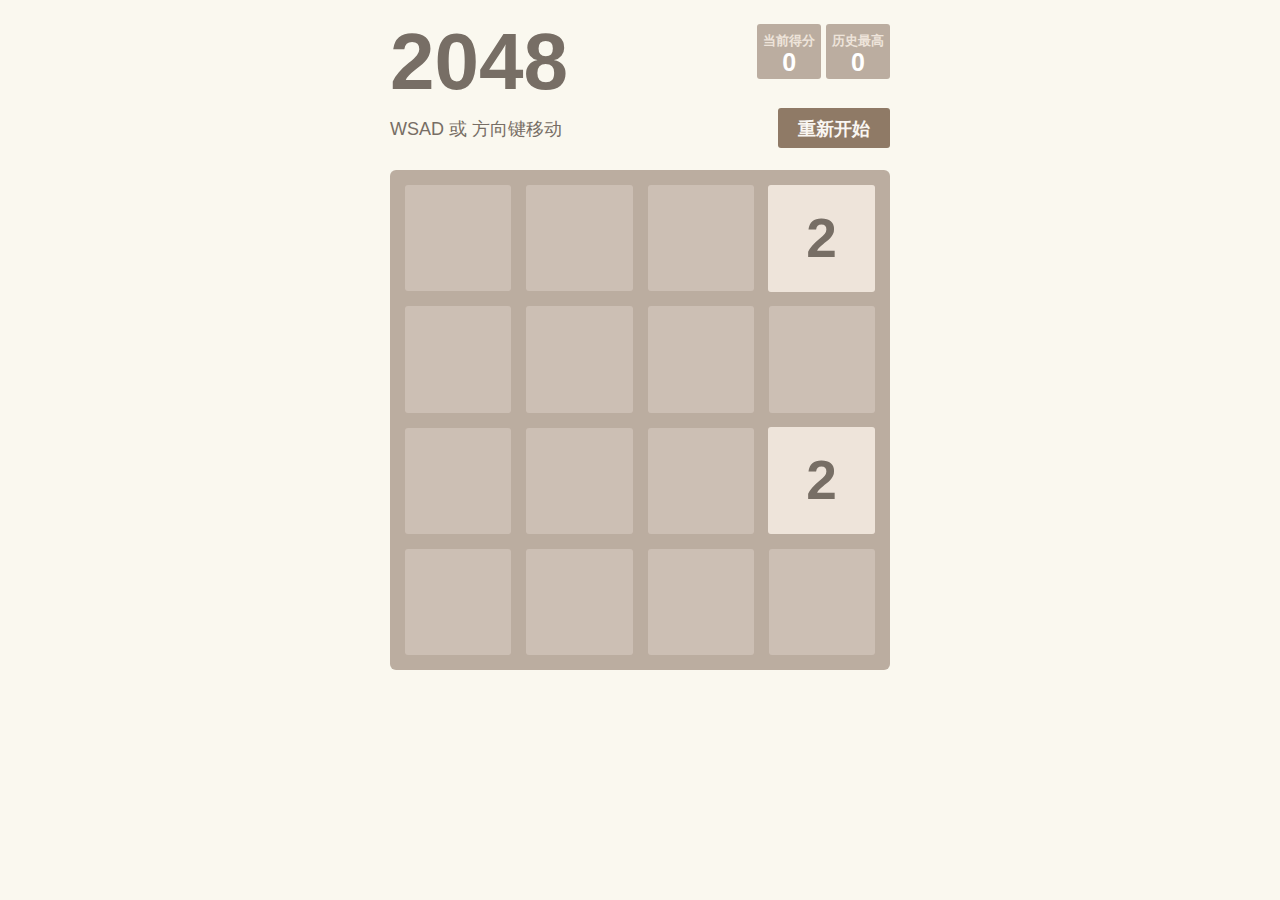
==== commit f308075d: "Update index.htm" ====
--- a/index.htm
+++ b/index.htm
@@ -12,7 +12,7 @@
 <body>
 <style>
 body,html{margin:0;padding:0;background:#faf8ef;color:#776e65;font-size:18px;font-family:Clear Sans,Helvetica Neue,Arial,sans-serif}
-body{margin:5pc 0}
+body{margin:1pc 0}
 input{display:inline-block;box-sizing:border-box;margin:0;padding:0 20px;height:40px;outline:0;border:none;border-radius:3px;background:#8f7a66;color:#f9f6f2;text-decoration:none;font:inherit;font-weight:700;line-height:42px;cursor:pointer;-webkit-appearance:none;-moz-appearance:none;appearance:none}
 input[type=email],input[type=text]{padding:0 15px;background:#fcfbf9;color:#776e65;font-weight:400;cursor:auto}
 input[type=email]::-webkit-input-placeholder,input[type=text]::-webkit-input-placeholder{color:#9d948c}
@@ -49,7 +49,7 @@
 @keyframes slide-up{0%{margin-top:32%}
 to{margin-top:20%}
 }
-.game-container{position:relative;box-sizing:border-box;margin-top:40px;padding:15px;width:500px;height:500px;border-radius:6px;background:#bbada0;cursor:default;-webkit-touch-callout:none;-ms-touch-callout:none;-webkit-user-select:none;-moz-user-select:none;-ms-user-select:none;-ms-touch-action:none;touch-action:none}
+.game-container{position:relative;box-sizing:border-box;margin-top:20px;padding:15px;width:500px;height:500px;border-radius:6px;background:#bbada0;cursor:default;-webkit-touch-callout:none;-ms-touch-callout:none;-webkit-user-select:none;-moz-user-select:none;-ms-user-select:none;-ms-touch-action:none;touch-action:none}
 .game-message{position:absolute;top:0;right:0;bottom:0;left:0;z-index:100;display:none;padding-top:40px;background:hsla(30,37%,89%,.73);text-align:center;-webkit-animation:fade-in .8s ease 1.2s;animation:fade-in .8s ease 1.2s;-webkit-animation-fill-mode:both;animation-fill-mode:both}
 .game-message p{margin-top:222px;height:60px;font-weight:700;font-size:60px;line-height:60px}
 .game-message .lower{display:block;margin-top:29px}
@@ -243,8 +243,8 @@
 	</div>
 	</div>
 	<div class="above-game">
-	<p class="game-intro">WSAD 或 方向键进行移动方块，合成 <strong>2048</strong> 就成功了！</p>
-	<a class="restart-button">重新开始(R)</a>
+	<p class="game-intro">WSAD 或 方向键移动</p>
+	<a class="restart-button">重新开始</a>
 	</div>
 	<div class="game-container">
 	<div class="game-message">
@@ -983,9 +983,9 @@
 				}
 
 				// R key restarts the game
-				if (!modifiers && event.which === 82) {
-				self.restart.call(self, event);
-				}
+				//if (!modifiers && event.which === 82) {
+				//	self.restart.call(self, event);
+				//}
 		});
 
 		// Respond to button presses
